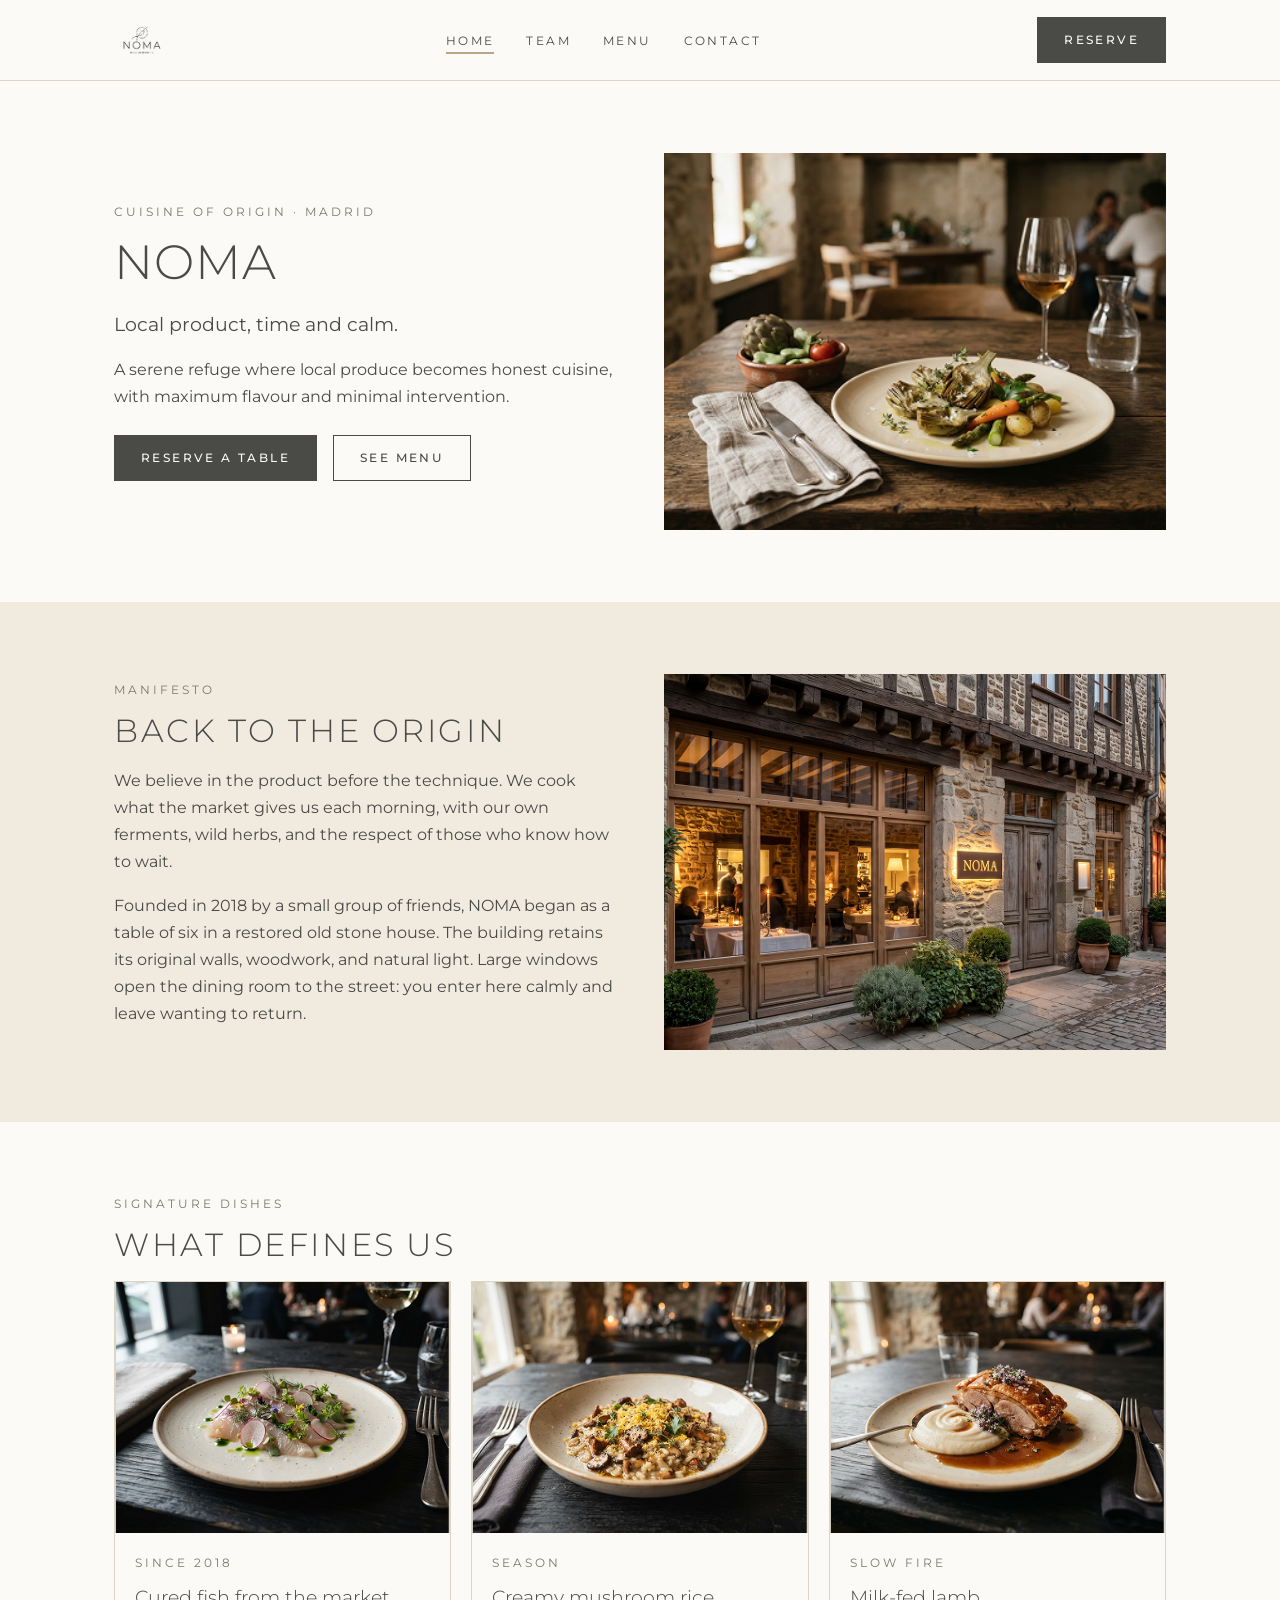
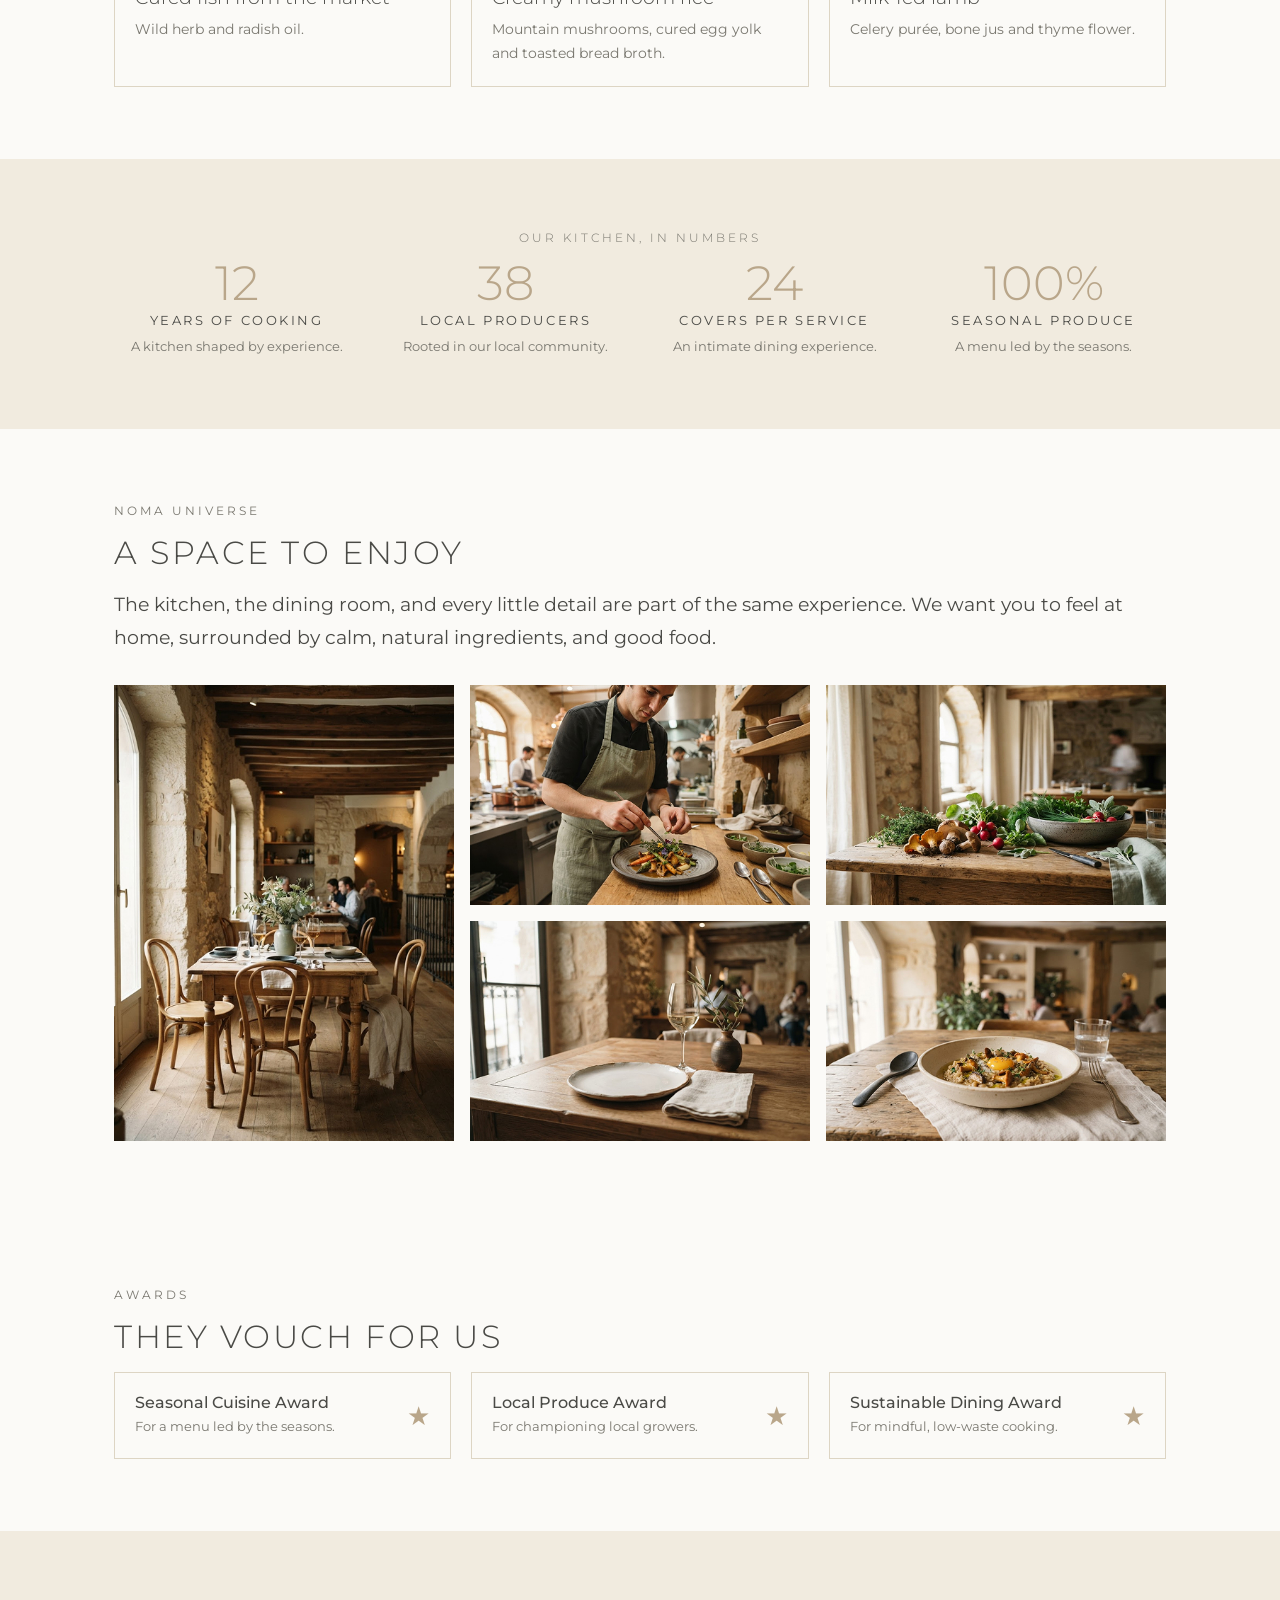
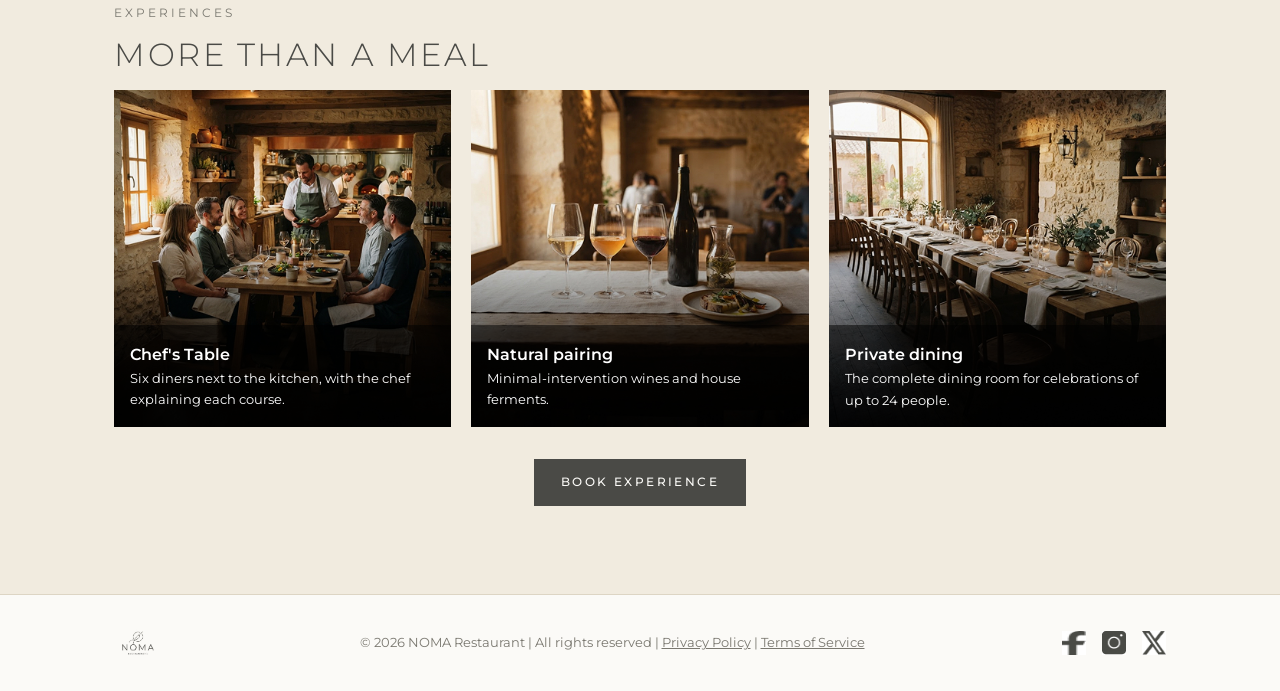
==== index.html @ 2820d418 "Web de NOMA Restaurante" ====
<!DOCTYPE html>
<html lang="en">
<head>
<meta charset="utf-8">
<meta name="viewport" content="width=device-width, initial-scale=1">
<title>Home | NOMA Restaurant</title>
<meta name="description" content="NOMA, honest market cuisine in the heart of Madrid.">
<link href="https://fonts.googleapis.com/css2?family=Montserrat:wght@300;400;500;600&display=swap" rel="stylesheet">
<link rel="stylesheet" href="styles/style.css">
<link rel="stylesheet" href="styles/home.css">
</head>
<body>
<header class="header">
  <div class="container">
    <a class="logo" href="index.html"><img src="img/logo-sin-fondo.jpg" alt="NOMA Restaurante, home"></a>
    <nav>
      <ul>
        <li><a href="index.html" aria-current="page">Home</a></li>
        <li><a href="team.html">Team</a></li>
        <li><a href="menu.html">Menu</a></li>
        <li><a href="contact.html">Contact</a></li>
      </ul>
    </nav>
    <a class="btn" href="contact.html#reserve">Reserve</a>
  </div>
</header>
<main>
<section class="section">
  <div class="container cols">
    <div>
      <span class="eyebrow">Cuisine of origin · Madrid</span>
      <h1>NOMA</h1>
      <p class="lead">Local product, time and calm.</p>
      <p>A serene refuge where local produce becomes honest cuisine, with maximum flavour and minimal intervention.</p>
      <div class="btn-row">
        <a class="btn" href="contact.html#reserve">Reserve a table</a>
        <a class="btn btn-outline" href="menu.html">See menu</a>
      </div>
    </div>
    <img src="img/img-home1.jpg" alt="Seasonal dish with fresh vegetables served on a stoneware plate next to a glass of wine">
  </div>
</section>

<section class="section band">
  <div class="container cols">
    <div>
      <span class="eyebrow">Manifesto</span>
      <h2>Back to the origin</h2>
      <p>We believe in the product before the technique. We cook what the market gives us each morning, with our own ferments, wild herbs, and the respect of those who know how to wait.</p>
      <p>Founded in 2018 by a small group of friends, NOMA began as a table of six in a restored old stone house. The building retains its original walls, woodwork, and natural light. Large windows open the dining room to the street: you enter here calmly and leave wanting to return.</p>
    </div>
    <img src="img/edificio-fuera.jpg" alt="Stone facade of the NOMA restaurant with large illuminated windows on a quiet street at dusk">
  </div>
</section>

<section class="section">
  <div class="container">
    <span class="eyebrow">Signature dishes</span>
    <h2>What defines us</h2>
    <ul class="cards">
      <li class="card"><img src="img/plato1_home.jpg" alt="Cured fish with wild herb oil and radish"><div class="card-body"><span class="eyebrow">Since 2018</span><h3>Cured fish from the market</h3><p>Wild herb and radish oil.</p></div></li>
      <li class="card"><img src="img/plato2_home.jpg" alt="Creamy mushroom rice topped with cured egg yolk"><div class="card-body"><span class="eyebrow">Season</span><h3>Creamy mushroom rice</h3><p>Mountain mushrooms, cured egg yolk and toasted bread broth.</p></div></li>
      <li class="card"><img src="img/plato3_home.jpg" alt="Milk-fed lamb with celery purée and bone jus"><div class="card-body"><span class="eyebrow">Slow fire</span><h3>Milk-fed lamb</h3><p>Celery purée, bone jus and thyme flower.</p></div></li>
    </ul>
  </div>
</section>

<section class="section band">
  <div class="container">
    <h2 class="eyebrow center">Our kitchen, in numbers</h2>
    <div class="stats">
      <div><strong>12</strong><span class="label">Years of cooking</span><p>A kitchen shaped by experience.</p></div>
      <div><strong>38</strong><span class="label">Local producers</span><p>Rooted in our local community.</p></div>
      <div><strong>24</strong><span class="label">Covers per service</span><p>An intimate dining experience.</p></div>
      <div><strong>100%</strong><span class="label">Seasonal produce</span><p>A menu led by the seasons.</p></div>
    </div>
  </div>
</section>

<section class="section">
  <div class="container">
    <span class="eyebrow">NOMA universe</span>
    <h2>A space to enjoy</h2>
    <p class="lead">The kitchen, the dining room, and every little detail are part of the same experience. We want you to feel at home, surrounded by calm, natural ingredients, and good food.</p>
    <div class="gallery">
      <figure class="tall"><img src="img/galeria1_home.jpg" alt="Dining room with wooden tables and chairs beside a tall stone-framed window"></figure>
      <figure><img src="img/galeria2_home.jpg" alt="Chef plating a dish in the open kitchen"></figure>
      <figure><img src="img/galeria4_home.jpg" alt="Wooden table with fresh seasonal vegetables"></figure>
      <figure><img src="img/galeria3_home.jpg" alt="Empty ceramic plate on a linen-covered table by the window"></figure>
      <figure><img src="img/galeria5_home.jpg" alt="Bowl of rice with mushrooms and a wooden spoon"></figure>
    </div>
  </div>
</section>

<section class="section">
  <div class="container">
    <span class="eyebrow">Awards</span>
    <h2>They vouch for us</h2>
    <ul class="cards">
      <li class="award"><div><h3>Seasonal Cuisine Award</h3><p>For a menu led by the seasons.</p></div><span class="star">★</span></li>
      <li class="award"><div><h3>Local Produce Award</h3><p>For championing local growers.</p></div><span class="star">★</span></li>
      <li class="award"><div><h3>Sustainable Dining Award</h3><p>For mindful, low-waste cooking.</p></div><span class="star">★</span></li>
    </ul>
  </div>
</section>

<section class="section band">
  <div class="container">
    <span class="eyebrow">Experiences</span>
    <h2>More than a meal</h2>
    <ul class="cards">
      <li><figure class="experience"><img src="img/experiencia1_home.jpg" alt="Guests seated at the chef's table next to the kitchen"><figcaption><strong>Chef's Table</strong>Six diners next to the kitchen, with the chef explaining each course.</figcaption></figure></li>
      <li><figure class="experience"><img src="img/experiencia2_home.jpg" alt="Glasses of natural wine on a set table"><figcaption><strong>Natural pairing</strong>Minimal-intervention wines and house ferments.</figcaption></figure></li>
      <li><figure class="experience"><img src="img/experiencia3_home.jpg" alt="Long table set for a private celebration in the dining room"><figcaption><strong>Private dining</strong>The complete dining room for celebrations of up to 24 people.</figcaption></figure></li>
    </ul>
    <p class="btn-wrap"><a class="btn" href="contact.html#reserve">Book experience</a></p>
  </div>
</section>
</main>
<footer class="footer">
  <div class="container">
    <a class="logo" href="index.html"><img src="img/logo-sin-fondo.jpg" alt="NOMA Restaurante, home"></a>
    <p>&copy; 2026 NOMA Restaurant | All rights reserved | <a href="#">Privacy Policy</a> | <a href="#">Terms of Service</a></p>
    <ul>
      <li><a href="#"><img src="img/img_facebook.jpg" alt="Facebook"></a></li>
      <li><a href="#"><img src="img/img_instragram.jpg" alt="Instagram"></a></li>
      <li><a href="#"><img src="img/img_x.jpg" alt="X"></a></li>
    </ul>
  </div>
</footer>
</body>
</html>
---- styles/style.css ----
/* estilos generales */
:root {
  --bg: #fbfaf7;
  --surface: #f1ebdf;
  --text: #4a4a46;
  --soft: #7a7870;
  --line: #ddd5c4;
  --accent: #b9a68a;
}

* {
  box-sizing: border-box;
  margin: 0;
  padding: 0;
}

body {
  margin: 0;
  font-family: "Montserrat", sans-serif;
  line-height: 1.7;
  color: var(--text);
  background: var(--bg);
}

img {
  display: block;
  max-width: 100%;
}
a {
  color: inherit;
}
ul,
ol {
  margin: 0;
  padding: 0;
  list-style: none;
}
p {
  margin: 0 0 1rem;
}

h1,
h2,
h3 {
  font-weight: 300;
  line-height: 1.2;
  margin: 0 0 1rem;
}
h1 {
  font-size: 3rem;
  letter-spacing: 0.02em;
}
h2 {
  font-size: 2rem;
  text-transform: uppercase;
  letter-spacing: 0.08em;
}
h3 {
  font-size: 1.4rem;
}

/* Estructura */
.container {
  max-width: 1100px;
  margin: 0 auto;
  padding: 0 24px;
}
.section {
  padding: 72px 0;
}
.band {
  background: var(--surface);
}
.center {
  text-align: center;
}
.btn-wrap {
  margin-top: 32px;
  text-align: center;
}

/* Texto auxiliar */
.eyebrow {
  display: block;
  margin-bottom: 0.75rem;
  font-size: 0.75rem;
  letter-spacing: 0.25em;
  text-transform: uppercase;
  color: var(--soft);
}
.lead {
  font-size: 1.2rem;
}
.small {
  font-size: 0.8rem;
  color: var(--soft);
}

/* Botones */
.btn {
  display: inline-block;
  padding: 12px 26px;
  background: var(--text);
  color: var(--bg);
  border: 1px solid var(--text);
  font-family: inherit;
  font-size: 0.75rem;
  font-weight: 500;
  letter-spacing: 0.2em;
  text-transform: uppercase;
  text-decoration: none;
  cursor: pointer;
}
.btn:hover {
  opacity: 0.85;
}
.btn-outline {
  background: transparent;
  color: var(--text);
}
.btn-row {
  display: flex;
  flex-wrap: wrap;
  gap: 16px;
  margin-top: 24px;
}

/* Cabecera */
.header {
  position: sticky;
  top: 0;
  z-index: 10;
  background: var(--bg);
  border-bottom: 1px solid var(--line);
}
.header .container {
  display: flex;
  align-items: center;
  justify-content: space-between;
  gap: 16px;
  padding-top: 12px;
  padding-bottom: 12px;
}
.logo img {
  height: 56px;
  width: auto;
  mix-blend-mode: multiply;
}
.header ul {
  display: flex;
  gap: 32px;
}
.header nav a {
  padding-bottom: 4px;
  border-bottom: 2px solid transparent;
  font-size: 0.75rem;
  letter-spacing: 0.2em;
  text-transform: uppercase;
  text-decoration: none;
}
.header nav a:hover,
.header nav a[aria-current] {
  border-bottom-color: var(--accent);
}

/* Rejillas */
.cols {
  display: grid;
  grid-template-columns: 1fr 1fr;
  gap: 48px;
  align-items: center;
}
.cols.top {
  align-items: start;
}
.cols img {
  width: 100%;
  aspect-ratio: 4 / 3;
  object-fit: cover;
}
.cards {
  display: grid;
  grid-template-columns: repeat(3, 1fr);
  gap: 20px;
}

/* Tarjetas */
.card {
  border: 1px solid var(--line);
}
.card img {
  width: 100%;
  aspect-ratio: 4 / 3;
  object-fit: cover;
}
.card-body {
  padding: 20px;
}
.card h3 {
  margin: 0.25rem 0 0.5rem;
  font-size: 1.2rem;
}
.card p {
  margin: 0;
  font-size: 0.9rem;
  color: var(--soft);
}

/* Listas con línea separadora */
.list li {
  padding: 12px 0;
  border-bottom: 1px solid var(--line);
}
.list strong {
  display: block;
  font-weight: 500;
}
.list span {
  font-size: 0.9rem;
  color: var(--soft);
}

/* Galería */
.gallery {
  display: grid;
  grid-template-columns: repeat(3, 1fr);
  grid-auto-rows: 220px;
  gap: 16px;
  margin-top: 32px;
}
.gallery figure {
  margin: 0;
}
.gallery img {
  width: 100%;
  height: 100%;
  object-fit: cover;
}
.gallery .tall {
  grid-row: span 2;
}

/* Pie */
.footer {
  padding: 24px 0;
  border-top: 1px solid var(--line);
}
.footer .container {
  display: flex;
  flex-wrap: wrap;
  align-items: center;
  justify-content: space-between;
  gap: 16px;
}
.footer .logo img {
  height: 48px;
}
.footer p {
  margin: 0;
  font-size: 0.8rem;
  color: var(--soft);
}
.footer ul {
  display: flex;
  gap: 16px;
}
.footer ul img {
  width: 24px;
  height: 24px;
}

/* Móvil */
@media (max-width: 768px) {
  h1 {
    font-size: 2rem;
  }
  h2 {
    font-size: 1.5rem;
  }
  .section {
    padding: 48px 0;
  }
  .cols,
  .cards {
    grid-template-columns: 1fr;
    gap: 24px;
  }
  .header .container {
    flex-wrap: wrap;
  }
  .header nav {
    order: 3;
    width: 100%;
  }
  .header ul {
    justify-content: space-between;
    gap: 8px;
  }
  .gallery {
    grid-template-columns: repeat(2, 1fr);
  }
}
---- styles/home.css ----
.stats {
  display: grid;
  grid-template-columns: repeat(4, 1fr);
  gap: 24px;
  text-align: center;
}
.stats strong {
  display: block;
  font-size: 3rem;
  font-weight: 300;
  line-height: 1.1;
  color: var(--accent);
}
.stats .label {
  display: block;
  font-size: 0.8rem;
  letter-spacing: 0.2em;
  text-transform: uppercase;
}
.stats p {
  margin: 4px 0 0;
  font-size: 0.8rem;
  color: var(--soft);
}

.award {
  display: flex;
  justify-content: space-between;
  align-items: center;
  gap: 16px;
  padding: 20px;
  border: 1px solid var(--line);
}
.award h3 {
  margin: 0 0 4px;
  font-size: 1rem;
  font-weight: 500;
}
.award p {
  margin: 0;
  font-size: 0.8rem;
  color: var(--soft);
}
.award .star {
  font-size: 1.6rem;
  color: var(--accent);
}

.experience {
  position: relative;
  margin: 0;
}
.experience img {
  width: 100%;
  aspect-ratio: 1 / 1;
  object-fit: cover;
}
.experience figcaption {
  position: absolute;
  left: 0;
  right: 0;
  bottom: 0;
  padding: 16px;
  background: rgba(0, 0, 0, 0.5);
  color: #fff;
  font-size: 0.8rem;
}
.experience strong {
  display: block;
  font-size: 1rem;
  font-weight: 600;
}

@media (max-width: 768px) {
  .stats {
    grid-template-columns: 1fr 1fr;
  }
}
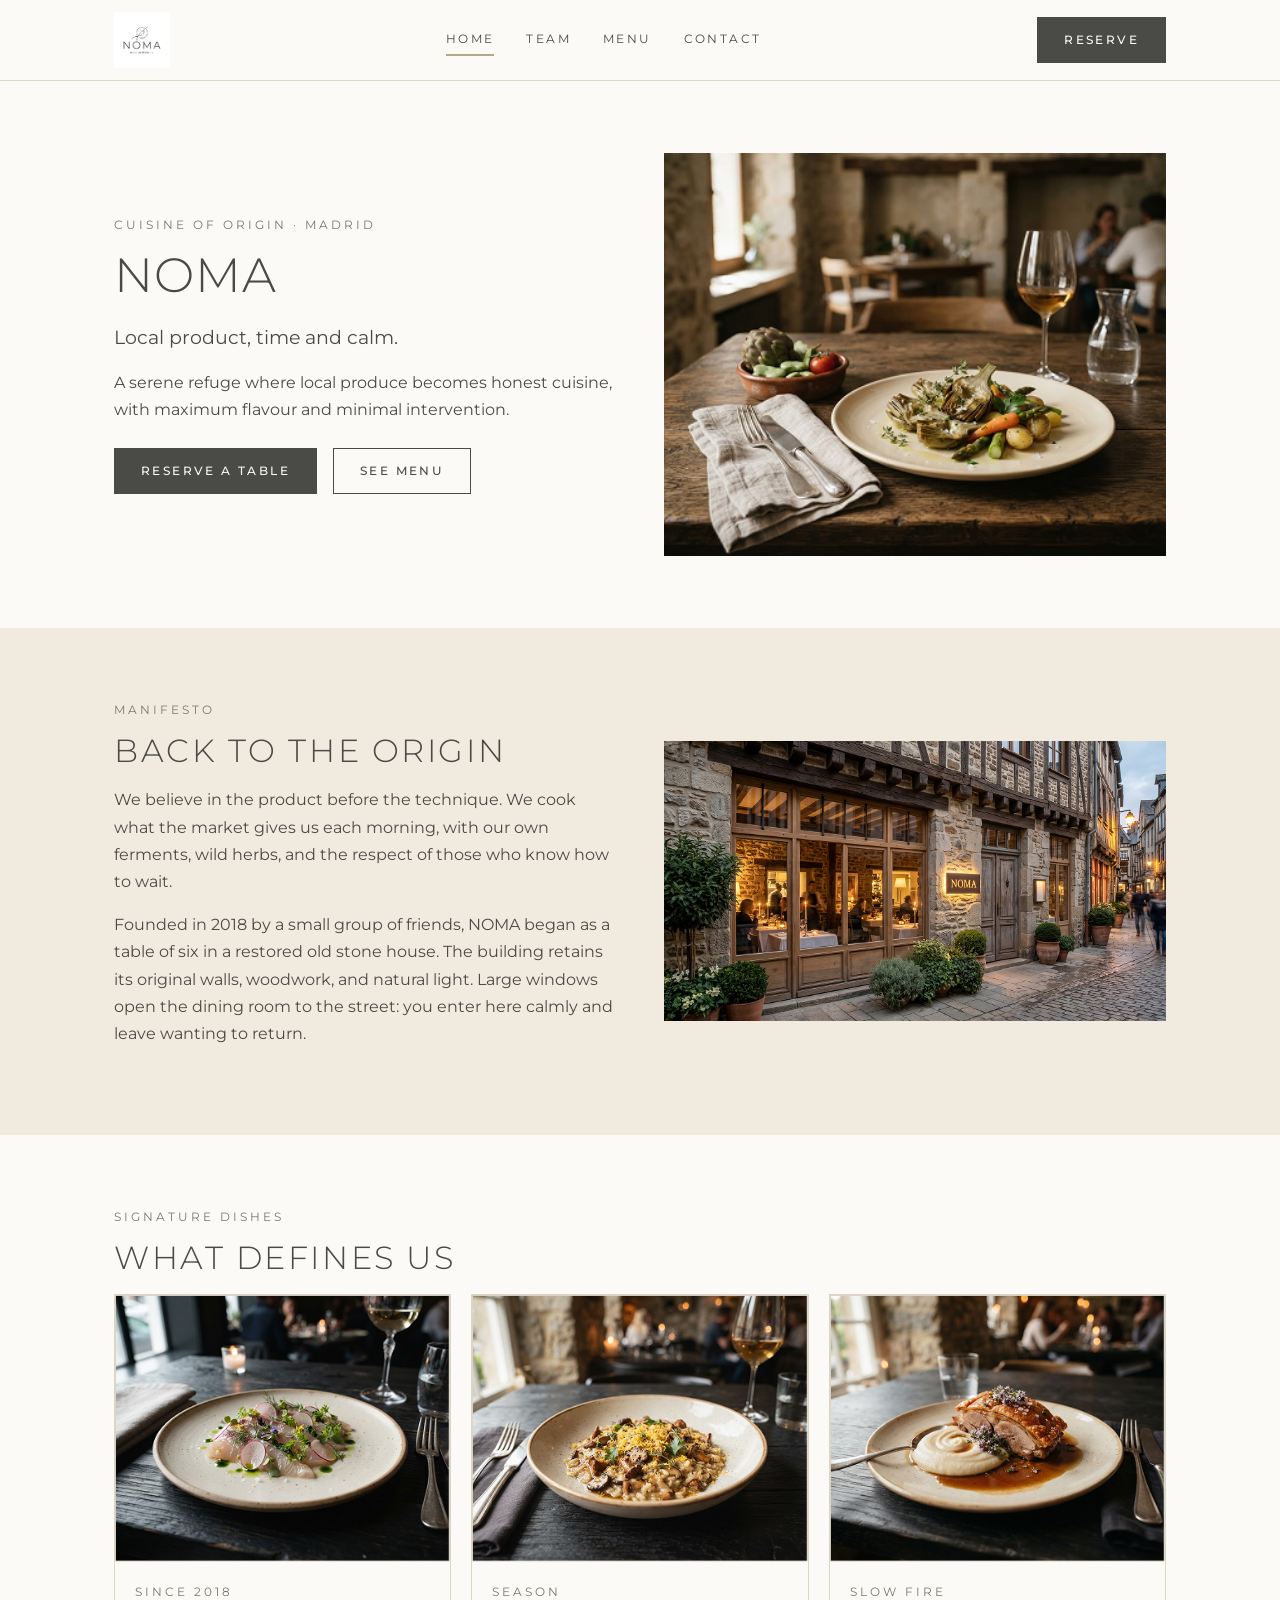
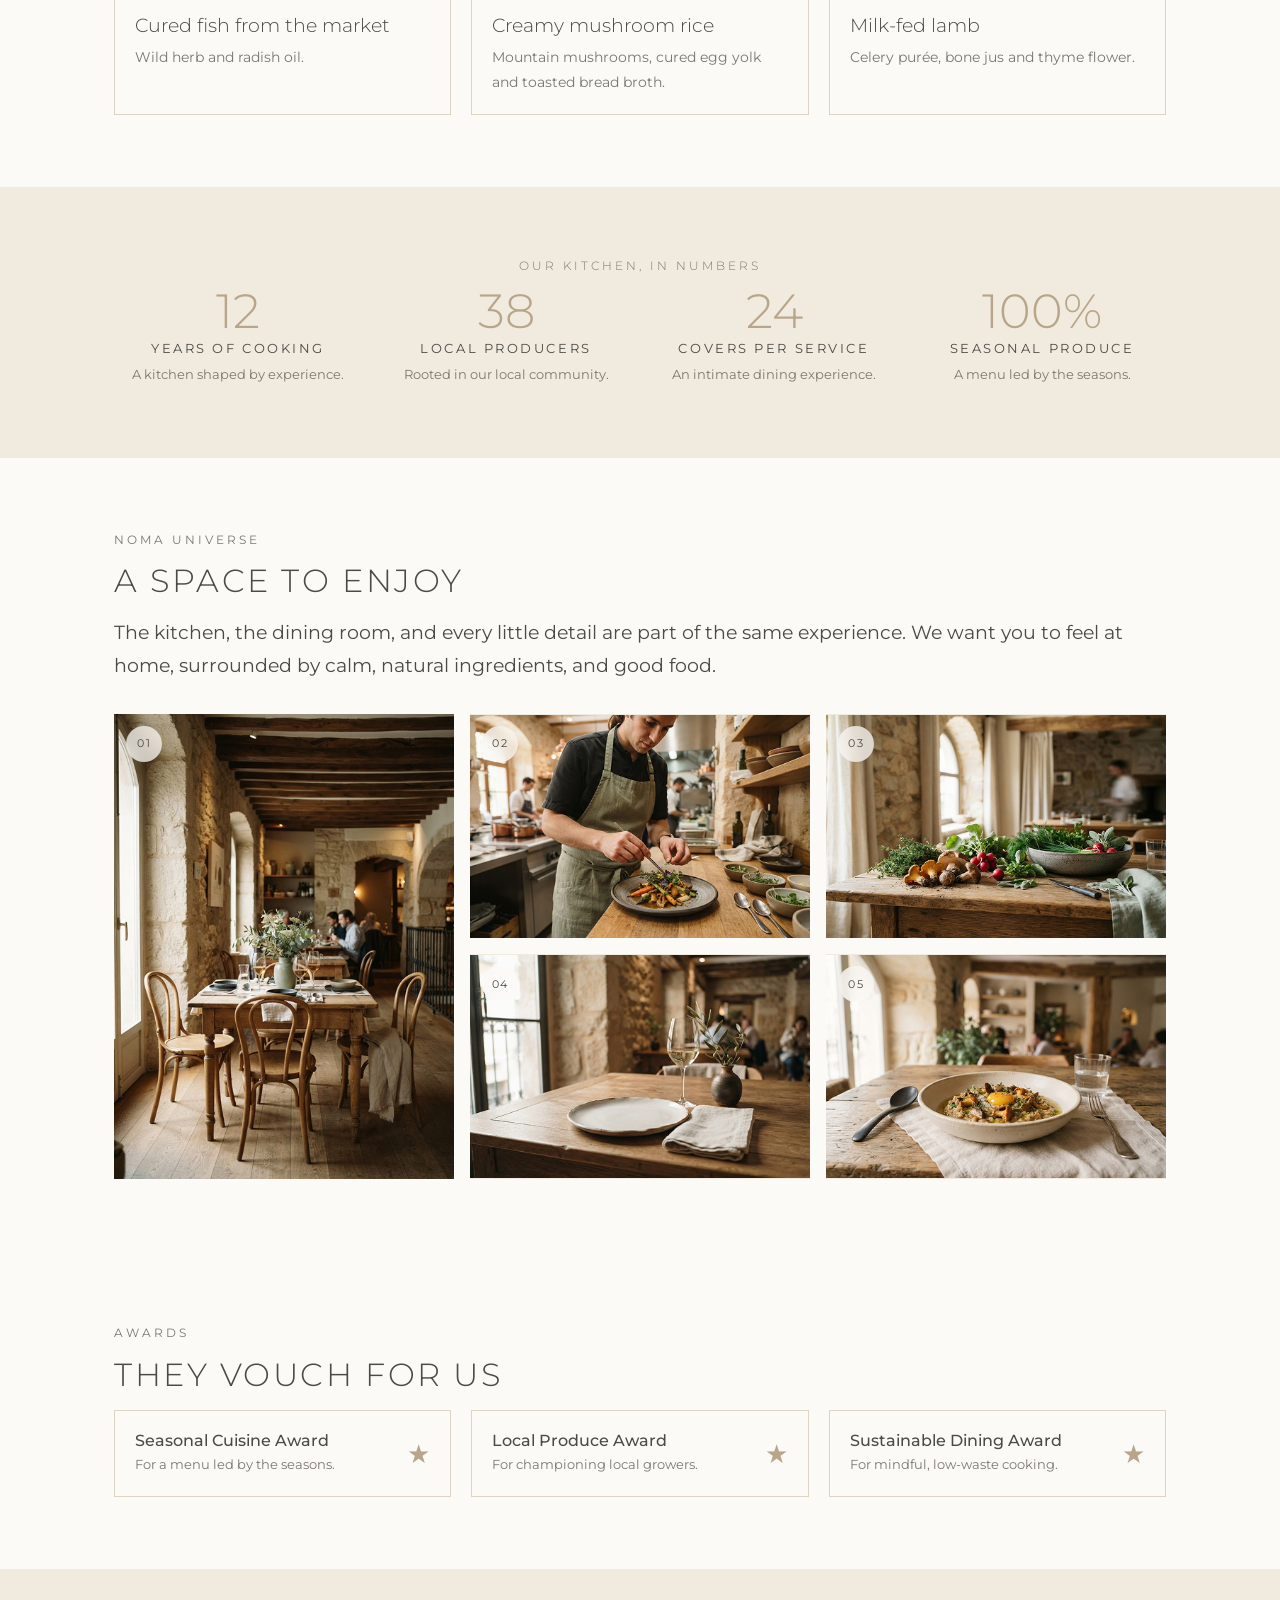
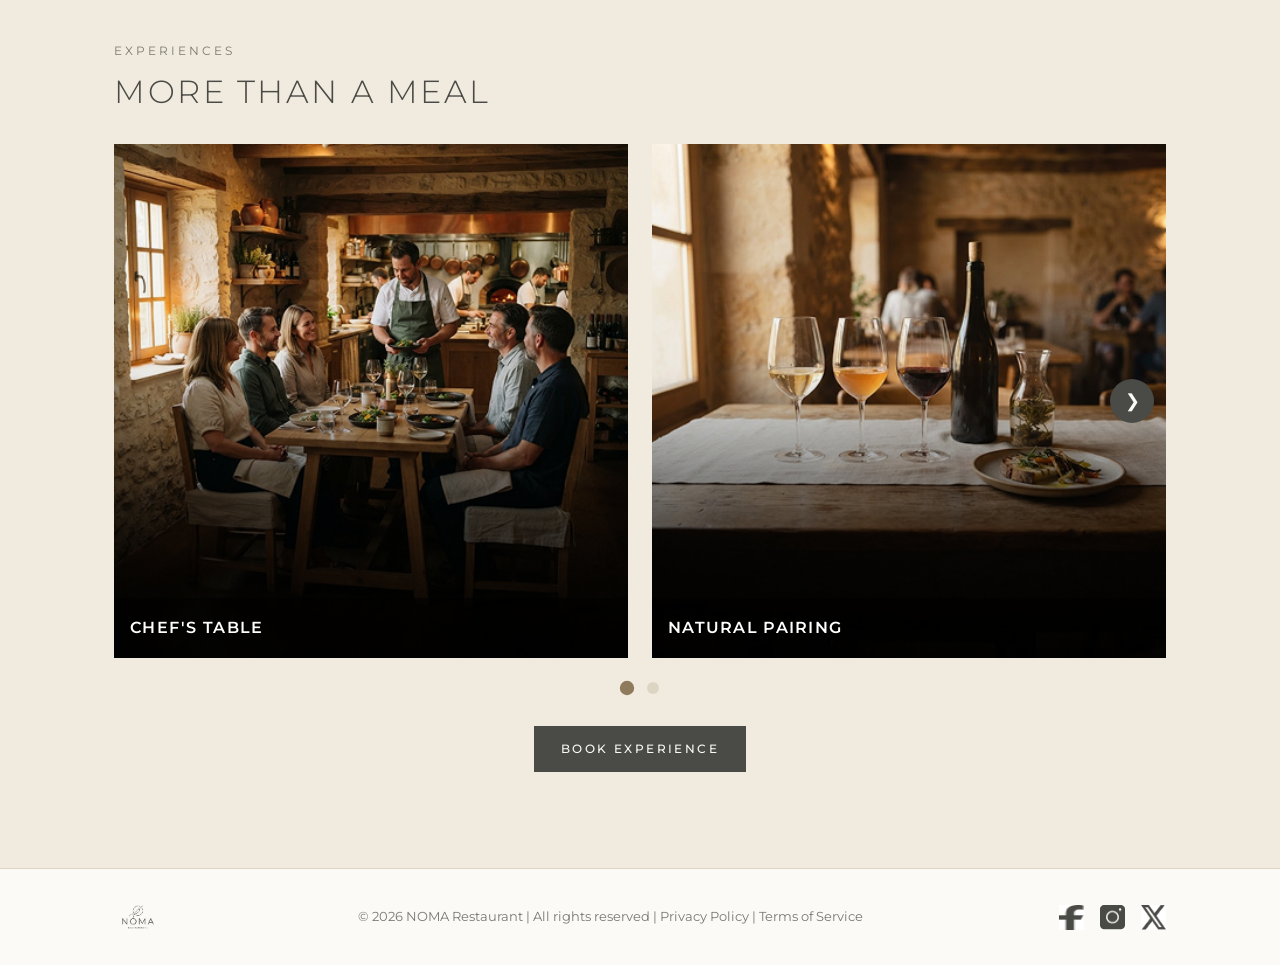
==== commit 4d52cde5: "proyecto en proceso de ser comentado y modifcado" ====
--- a/index.html
+++ b/index.html
@@ -1,132 +1,247 @@
 <!DOCTYPE html>
 <html lang="en">
+
 <head>
-<meta charset="utf-8">
-<meta name="viewport" content="width=device-width, initial-scale=1">
-<title>Home | NOMA Restaurant</title>
-<meta name="description" content="NOMA, honest market cuisine in the heart of Madrid.">
-<link href="https://fonts.googleapis.com/css2?family=Montserrat:wght@300;400;500;600&display=swap" rel="stylesheet">
-<link rel="stylesheet" href="styles/style.css">
-<link rel="stylesheet" href="styles/home.css">
+  <meta charset="utf-8">
+  <meta name="viewport" content="width=device-width, initial-scale=1">
+  <title>Home | NOMA Restaurant</title>
+  <meta name="description" content="NOMA, honest market cuisine in the heart of Madrid.">
+  <link href="https://fonts.googleapis.com/css2?family=Montserrat:wght@300;400;500;600&display=swap" rel="stylesheet">
+  <link rel="stylesheet" href="styles/style.css">
+  <link rel="stylesheet" href="styles/home.css">
 </head>
+
 <body>
-<header class="header">
-  <div class="container">
-    <a class="logo" href="index.html"><img src="img/logo-sin-fondo.jpg" alt="NOMA Restaurante, home"></a>
-    <nav>
+  <header class="header">
+    <div class="container">
+      <a class="logo" href="index.html"><img src="img/logo-sin-fondo.jpg" alt="NOMA Restaurante, home"></a>
+      <nav class="primary-nav" id="primary-navigation" aria-label="Primary">
+        <ul class="primary-nav__list">
+          <li><a href="index.html" class="nav-link" data-replace="Home" aria-current="page"><span>Home</span></a><span
+              class="nav-line"></span></li>
+          <li><a href="team.html" class="nav-link" data-replace="Team"><span>Team</span></a></li>
+          <li><a href="menu.html" class="nav-link" data-replace="Menu"><span>Menu</span></a></li>
+          <li><a href="contact.html" class="nav-link" data-replace="Contact"><span>Contact</span></a></li>
+        </ul>
+        <p class="primary-nav__meta">Cuisine of origin · Madrid</p>
+      </nav>
+      <a class="btn" href="contact.html#reserve">Reserve</a>
+      <!-- Menú hamburguesa sin
+         "#primary-navigation" es el estado abierto (:target) y para cerrar
+          cambiaa el :target sin hacer scroll -->
+      <a class="burger burger-open" href="#primary-navigation" aria-label="Open menu"
+        aria-controls="primary-navigation"></a>
+      <a class="burger burger-close" href="#cerrar" aria-label="Close menu"></a>
+      <a class="menu-backdrop" href="#cerrar" aria-hidden="true"></a>
+    </div>
+  </header>
+  <main id="main-content">
+    <section class="section">
+      <div class="container cols">
+        <div>
+          <span class="eyebrow">Cuisine of origin · Madrid</span>
+          <h1>NOMA</h1>
+          <p class="lead">Local product, time and calm.</p>
+          <p>A serene refuge where local produce becomes honest cuisine, with maximum flavour and minimal intervention.
+          </p>
+          <div class="btn-row">
+            <a class="btn" href="contact.html#reserve">Reserve a table</a>
+            <a class="btn btn-outline" href="menu.html">See menu</a>
+          </div>
+        </div>
+        <img src="img/img-home1.jpg"
+          alt="Seasonal dish with fresh vegetables served on a stoneware plate next to a glass of wine">
+      </div>
+    </section>
+
+    <section class="section band">
+      <div class="container cols">
+        <div>
+          <span class="eyebrow">Manifesto</span>
+          <h2>Back to the origin</h2>
+          <p>We believe in the product before the technique. We cook what the market gives us each morning, with our own
+            ferments, wild herbs, and the respect of those who know how to wait.</p>
+          <p>Founded in 2018 by a small group of friends, NOMA began as a table of six in a restored old stone house.
+            The building retains its original walls, woodwork, and natural light. Large windows open the dining room to
+            the street: you enter here calmly and leave wanting to return.</p>
+        </div>
+        <img src="img/edificio-fuera.jpg"
+          alt="Stone facade of the NOMA restaurant with large illuminated windows on a quiet street at dusk">
+      </div>
+    </section>
+
+    <section class="section">
+      <div class="container">
+        <span class="eyebrow">Signature dishes</span>
+        <h2>What defines us</h2>
+        <ul class="cards">
+          <li class="card"><img src="img/plato1_home.jpg" alt="Cured fish with wild herb oil and radish">
+            <div class="card-body"><span class="eyebrow">Since 2018</span>
+              <h3>Cured fish from the market</h3>
+              <p>Wild herb and radish oil.</p>
+            </div>
+          </li>
+          <li class="card"><img src="img/plato2_home.jpg" alt="Creamy mushroom rice topped with cured egg yolk">
+            <div class="card-body"><span class="eyebrow">Season</span>
+              <h3>Creamy mushroom rice</h3>
+              <p>Mountain mushrooms, cured egg yolk and toasted bread broth.</p>
+            </div>
+          </li>
+          <li class="card"><img src="img/plato3_home.jpg" alt="Milk-fed lamb with celery purée and bone jus">
+            <div class="card-body"><span class="eyebrow">Slow fire</span>
+              <h3>Milk-fed lamb</h3>
+              <p>Celery purée, bone jus and thyme flower.</p>
+            </div>
+          </li>
+        </ul>
+      </div>
+    </section>
+
+    <section class="section band">
+      <div class="container">
+        <h2 class="eyebrow center">Our kitchen, in numbers</h2>
+        <div class="stats">
+          <div><strong>12</strong><span class="label">Years of cooking</span>
+            <p>A kitchen shaped by experience.</p>
+          </div>
+          <div><strong>38</strong><span class="label">Local producers</span>
+            <p>Rooted in our local community.</p>
+          </div>
+          <div><strong>24</strong><span class="label">Covers per service</span>
+            <p>An intimate dining experience.</p>
+          </div>
+          <div><strong>100%</strong><span class="label">Seasonal produce</span>
+            <p>A menu led by the seasons.</p>
+          </div>
+        </div>
+      </div>
+    </section>
+
+    <section class="section">
+      <div class="container">
+        <span class="eyebrow">NOMA universe</span>
+        <h2>A space to enjoy</h2>
+        <p class="lead">The kitchen, the dining room, and every little detail are part of the same experience. We want
+          you to feel at home, surrounded by calm, natural ingredients, and good food.</p>
+        <div class="gallery">
+          <figure class="tall"><img src="img/galeria1_home.jpg"
+              alt="Dining room with wooden tables and chairs beside a tall stone-framed window">
+            <figcaption>The dining room</figcaption>
+          </figure>
+          <figure><img src="img/galeria2_home.jpg" alt="Chef plating a dish in the open kitchen">
+            <figcaption>The open kitchen</figcaption>
+          </figure>
+          <figure><img src="img/galeria4_home.jpg" alt="Wooden table with fresh seasonal vegetables">
+            <figcaption>Seasonal vegetables</figcaption>
+          </figure>
+          <figure><img src="img/galeria3_home.jpg" alt="Empty ceramic plate on a linen-covered table by the window">
+            <figcaption>Linen and stoneware</figcaption>
+          </figure>
+          <figure><img src="img/galeria5_home.jpg" alt="Bowl of rice with mushrooms and a wooden spoon">
+            <figcaption>Mushroom rice</figcaption>
+          </figure>
+        </div>
+      </div>
+    </section>
+
+    <section class="section">
+      <div class="container">
+        <span class="eyebrow">Awards</span>
+        <h2>They vouch for us</h2>
+        <ul class="cards">
+          <li class="award">
+            <div>
+              <h3>Seasonal Cuisine Award</h3>
+              <p>For a menu led by the seasons.</p>
+            </div><span class="star">★</span>
+          </li>
+          <li class="award">
+            <div>
+              <h3>Local Produce Award</h3>
+              <p>For championing local growers.</p>
+            </div><span class="star">★</span>
+          </li>
+          <li class="award">
+            <div>
+              <h3>Sustainable Dining Award</h3>
+              <p>For mindful, low-waste cooking.</p>
+            </div><span class="star">★</span>
+          </li>
+        </ul>
+      </div>
+    </section>
+
+    <section class="section band">
+      <div class="container">
+        <span class="eyebrow">Experiences</span>
+        <h2>More than a meal</h2>
+        <div class="carousel" role="group" aria-roledescription="carousel" aria-label="Experiences">
+          <!--  s1 = 1-2 | s2 = 2-3 en  movil sera s1, s2 y s3 = una card cada vez -->
+          <input type="radio" name="slide" id="s1" checked aria-label="Show experiences 1 and 2">
+          <input type="radio" name="slide" id="s2" aria-label="Show experiences 2 and 3">
+          <input type="radio" name="slide" id="s3" aria-label="Show experience 3">
+
+          <div class="carousel__stage">
+            <!-- 2) VENTANA que recorta la cinta -->
+            <div class="carousel__viewport">
+              <ul class="carousel__track">
+                <li class="carousel__slide">
+                  <figure class="experience"><img src="img/experiencia1_home.jpg"
+                      alt="Guests seated at the chef's table next to the kitchen">
+                    <figcaption><strong>Chef's Table</strong>
+                      <p>Six diners next to the kitchen, with the chef explaining each course.</p>
+                    </figcaption>
+                  </figure>
+                </li>
+                <li class="carousel__slide">
+                  <figure class="experience"><img src="img/experiencia2_home.jpg"
+                      alt="Glasses of natural wine on a set table">
+                    <figcaption><strong>Natural pairing</strong>
+                      <p>Minimal-intervention wines and house ferments.</p>
+                    </figcaption>
+                  </figure>
+                </li>
+                <li class="carousel__slide">
+                  <figure class="experience"><img src="img/experiencia3_home.jpg"
+                      alt="Long table set for a private celebration in the dining room">
+                    <figcaption><strong>Private dining</strong>
+                      <p>The complete dining room for celebrations of up to 24 people.</p>
+                    </figcaption>
+                  </figure>
+                </li>
+              </ul>
+            </div>
+
+            <!-- 3) FLECHAS: cada una es un <label for> que marca el radio destino -->
+            <label class="arrow prev p2" for="s1" aria-hidden="true">&#10094;</label>
+            <label class="arrow prev p3" for="s2" aria-hidden="true">&#10094;</label>
+            <label class="arrow next n1" for="s2" aria-hidden="true">&#10095;</label>
+            <label class="arrow next n2" for="s3" aria-hidden="true">&#10095;</label>
+          </div>
+
+          <!-- 4) PUNTOS -->
+          <div class="carousel__dots">
+            <label for="s1"></label>
+            <label for="s2"></label>
+            <label for="s3"></label>
+          </div>
+        </div>
+        <p class="btn-wrap"><a class="btn" href="contact.html#reserve">Book experience</a></p>
+      </div>
+    </section>
+  </main>
+  <footer class="footer">
+    <div class="container">
+      <a class="logo" href="index.html"><img src="img/logo-sin-fondo.jpg" alt="NOMA Restaurante, home"></a>
+      <p>&copy; 2026 NOMA Restaurant | All rights reserved | <a href="#">Privacy Policy</a> | <a href="#">Terms of
+          Service</a></p>
       <ul>
-        <li><a href="index.html" aria-current="page">Home</a></li>
-        <li><a href="team.html">Team</a></li>
-        <li><a href="menu.html">Menu</a></li>
-        <li><a href="contact.html">Contact</a></li>
+        <li><a href="#"><img src="img/img_facebook.jpg" alt="Facebook"></a></li>
+        <li><a href="#"><img src="img/img_instragram.jpg" alt="Instagram"></a></li>
+        <li><a href="#"><img src="img/img_x.jpg" alt="X"></a></li>
       </ul>
-    </nav>
-    <a class="btn" href="contact.html#reserve">Reserve</a>
-  </div>
-</header>
-<main>
-<section class="section">
-  <div class="container cols">
-    <div>
-      <span class="eyebrow">Cuisine of origin · Madrid</span>
-      <h1>NOMA</h1>
-      <p class="lead">Local product, time and calm.</p>
-      <p>A serene refuge where local produce becomes honest cuisine, with maximum flavour and minimal intervention.</p>
-      <div class="btn-row">
-        <a class="btn" href="contact.html#reserve">Reserve a table</a>
-        <a class="btn btn-outline" href="menu.html">See menu</a>
-      </div>
     </div>
-    <img src="img/img-home1.jpg" alt="Seasonal dish with fresh vegetables served on a stoneware plate next to a glass of wine">
-  </div>
-</section>
-
-<section class="section band">
-  <div class="container cols">
-    <div>
-      <span class="eyebrow">Manifesto</span>
-      <h2>Back to the origin</h2>
-      <p>We believe in the product before the technique. We cook what the market gives us each morning, with our own ferments, wild herbs, and the respect of those who know how to wait.</p>
-      <p>Founded in 2018 by a small group of friends, NOMA began as a table of six in a restored old stone house. The building retains its original walls, woodwork, and natural light. Large windows open the dining room to the street: you enter here calmly and leave wanting to return.</p>
-    </div>
-    <img src="img/edificio-fuera.jpg" alt="Stone facade of the NOMA restaurant with large illuminated windows on a quiet street at dusk">
-  </div>
-</section>
-
-<section class="section">
-  <div class="container">
-    <span class="eyebrow">Signature dishes</span>
-    <h2>What defines us</h2>
-    <ul class="cards">
-      <li class="card"><img src="img/plato1_home.jpg" alt="Cured fish with wild herb oil and radish"><div class="card-body"><span class="eyebrow">Since 2018</span><h3>Cured fish from the market</h3><p>Wild herb and radish oil.</p></div></li>
-      <li class="card"><img src="img/plato2_home.jpg" alt="Creamy mushroom rice topped with cured egg yolk"><div class="card-body"><span class="eyebrow">Season</span><h3>Creamy mushroom rice</h3><p>Mountain mushrooms, cured egg yolk and toasted bread broth.</p></div></li>
-      <li class="card"><img src="img/plato3_home.jpg" alt="Milk-fed lamb with celery purée and bone jus"><div class="card-body"><span class="eyebrow">Slow fire</span><h3>Milk-fed lamb</h3><p>Celery purée, bone jus and thyme flower.</p></div></li>
-    </ul>
-  </div>
-</section>
-
-<section class="section band">
-  <div class="container">
-    <h2 class="eyebrow center">Our kitchen, in numbers</h2>
-    <div class="stats">
-      <div><strong>12</strong><span class="label">Years of cooking</span><p>A kitchen shaped by experience.</p></div>
-      <div><strong>38</strong><span class="label">Local producers</span><p>Rooted in our local community.</p></div>
-      <div><strong>24</strong><span class="label">Covers per service</span><p>An intimate dining experience.</p></div>
-      <div><strong>100%</strong><span class="label">Seasonal produce</span><p>A menu led by the seasons.</p></div>
-    </div>
-  </div>
-</section>
-
-<section class="section">
-  <div class="container">
-    <span class="eyebrow">NOMA universe</span>
-    <h2>A space to enjoy</h2>
-    <p class="lead">The kitchen, the dining room, and every little detail are part of the same experience. We want you to feel at home, surrounded by calm, natural ingredients, and good food.</p>
-    <div class="gallery">
-      <figure class="tall"><img src="img/galeria1_home.jpg" alt="Dining room with wooden tables and chairs beside a tall stone-framed window"></figure>
-      <figure><img src="img/galeria2_home.jpg" alt="Chef plating a dish in the open kitchen"></figure>
-      <figure><img src="img/galeria4_home.jpg" alt="Wooden table with fresh seasonal vegetables"></figure>
-      <figure><img src="img/galeria3_home.jpg" alt="Empty ceramic plate on a linen-covered table by the window"></figure>
-      <figure><img src="img/galeria5_home.jpg" alt="Bowl of rice with mushrooms and a wooden spoon"></figure>
-    </div>
-  </div>
-</section>
-
-<section class="section">
-  <div class="container">
-    <span class="eyebrow">Awards</span>
-    <h2>They vouch for us</h2>
-    <ul class="cards">
-      <li class="award"><div><h3>Seasonal Cuisine Award</h3><p>For a menu led by the seasons.</p></div><span class="star">★</span></li>
-      <li class="award"><div><h3>Local Produce Award</h3><p>For championing local growers.</p></div><span class="star">★</span></li>
-      <li class="award"><div><h3>Sustainable Dining Award</h3><p>For mindful, low-waste cooking.</p></div><span class="star">★</span></li>
-    </ul>
-  </div>
-</section>
-
-<section class="section band">
-  <div class="container">
-    <span class="eyebrow">Experiences</span>
-    <h2>More than a meal</h2>
-    <ul class="cards">
-      <li><figure class="experience"><img src="img/experiencia1_home.jpg" alt="Guests seated at the chef's table next to the kitchen"><figcaption><strong>Chef's Table</strong>Six diners next to the kitchen, with the chef explaining each course.</figcaption></figure></li>
-      <li><figure class="experience"><img src="img/experiencia2_home.jpg" alt="Glasses of natural wine on a set table"><figcaption><strong>Natural pairing</strong>Minimal-intervention wines and house ferments.</figcaption></figure></li>
-      <li><figure class="experience"><img src="img/experiencia3_home.jpg" alt="Long table set for a private celebration in the dining room"><figcaption><strong>Private dining</strong>The complete dining room for celebrations of up to 24 people.</figcaption></figure></li>
-    </ul>
-    <p class="btn-wrap"><a class="btn" href="contact.html#reserve">Book experience</a></p>
-  </div>
-</section>
-</main>
-<footer class="footer">
-  <div class="container">
-    <a class="logo" href="index.html"><img src="img/logo-sin-fondo.jpg" alt="NOMA Restaurante, home"></a>
-    <p>&copy; 2026 NOMA Restaurant | All rights reserved | <a href="#">Privacy Policy</a> | <a href="#">Terms of Service</a></p>
-    <ul>
-      <li><a href="#"><img src="img/img_facebook.jpg" alt="Facebook"></a></li>
-      <li><a href="#"><img src="img/img_instragram.jpg" alt="Instagram"></a></li>
-      <li><a href="#"><img src="img/img_x.jpg" alt="X"></a></li>
-    </ul>
-  </div>
-</footer>
+  </footer>
 </body>
-</html>
+
+</html>
--- a/styles/style.css
+++ b/styles/style.css
@@ -1,4 +1,7 @@
-/* estilos generales */
+/*
+  Definición de colores, tamaños y estilos que comparten todas las páginas
+*/
+
 :root {
   --bg: #fbfaf7;
   --surface: #f1ebdf;
@@ -6,6 +9,14 @@
   --soft: #7a7870;
   --line: #ddd5c4;
   --accent: #b9a68a;
+  --accent-dark: #8f7b5c;
+
+  --pad: clamp(1rem, 4vw, 1.5rem);       /* relleno latera l*/
+  --gap: clamp(1.5rem, 5vw, 3rem);       /* separación entre columnas principales*/
+  --gap-s: clamp(0.75rem, 2vw, 1.25rem); /* separación pequeña para cards, awards*/
+  --section-y: clamp(3rem, 8vw, 4.5rem); /* padding vertical de cada sección */
+  --logo-h: clamp(2.75rem, 6vw, 3.5rem); /* altura del logo en cabecera*/
+  --header-h: calc(var(--logo-h) + 24px); /* altura total de la cabecera logo + 24 px fijos de padding vertical */
 }
 
 * {
@@ -14,9 +25,17 @@
   padding: 0;
 }
 
+html {
+  scroll-behavior: smooth;
+  scroll-padding-top: var(--header-h);
+  text-size-adjust: 100%;
+}
+
 body {
   margin: 0;
+  overflow-x: clip;
   font-family: "Montserrat", sans-serif;
+  font-size: clamp(0.95rem, 0.9rem + 0.25vw, 1rem);
   line-height: 1.7;
   color: var(--text);
   background: var(--bg);
@@ -26,15 +45,18 @@
   display: block;
   max-width: 100%;
 }
+
 a {
   color: inherit;
 }
+
 ul,
 ol {
   margin: 0;
   padding: 0;
   list-style: none;
 }
+
 p {
   margin: 0 0 1rem;
 }
@@ -46,36 +68,46 @@
   line-height: 1.2;
   margin: 0 0 1rem;
 }
+
 h1 {
-  font-size: 3rem;
+  font-size: clamp(2rem, 1.4rem + 3vw, 3rem);
   letter-spacing: 0.02em;
 }
+
 h2 {
-  font-size: 2rem;
+  font-size: clamp(1.5rem, 1.2rem + 1.5vw, 2rem);
   text-transform: uppercase;
   letter-spacing: 0.08em;
 }
+
 h3 {
-  font-size: 1.4rem;
-}
-
-/* Estructura */
+  font-size: clamp(1.15rem, 1rem + 0.8vw, 1.4rem);
+}
+
+/*
+  en .container centrar el contenido y limitar su anchura máxima.
+  en .section aplica el mismo espacio vertical a las secciones de todas las páginas.
+*/
 .container {
   max-width: 1100px;
   margin: 0 auto;
-  padding: 0 24px;
-}
+  padding: 0 var(--pad);
+}
+
 .section {
-  padding: 72px 0;
-}
+  padding: var(--section-y) 0;
+}
+
 .band {
   background: var(--surface);
 }
+
 .center {
   text-align: center;
 }
+
 .btn-wrap {
-  margin-top: 32px;
+  margin-top: clamp(1.25rem, 4vw, 2rem); /*espacio sobre el botón CTA*/
   text-align: center;
 }
 
@@ -88,18 +120,23 @@
   text-transform: uppercase;
   color: var(--soft);
 }
+
 .lead {
-  font-size: 1.2rem;
-}
+  font-size: clamp(1.05rem, 1rem + 0.4vw, 1.2rem);
+}
+
 .small {
   font-size: 0.8rem;
   color: var(--soft);
 }
 
-/* Botones */
+/*BOTONES*/
 .btn {
+  position: relative;
+  isolation: isolate; /*controla qué quede delante y detrás*/
+  overflow: hidden;
   display: inline-block;
-  padding: 12px 26px;
+  padding: clamp(0.625rem, 1.5vw, 0.75rem) clamp(1.125rem, 3vw, 1.625rem);
   background: var(--text);
   color: var(--bg);
   border: 1px solid var(--text);
@@ -110,14 +147,45 @@
   text-transform: uppercase;
   text-decoration: none;
   cursor: pointer;
-}
+  transition: color 0.3s ease, border-color 0.3s ease;
+}
+
+/*::before crea una capa decorativa
+  La capa empieza desplazada hacia abajo translateY(101%) al pasar
+  el ratón sube hasta cubrir el botón.*/
+.btn::before {
+  content: "";
+  position: absolute;
+  inset: 0;
+  z-index: -1;
+  background: var(--accent);
+  transform: translateY(101%);
+  transition: transform 0.3s ease-in-out;
+}
+
 .btn:hover {
-  opacity: 0.85;
-}
+  color: var(--text);
+  border-color: var(--accent);
+}
+
+.btn:hover::before {
+  transform: translateY(0);
+}
+
 .btn-outline {
   background: transparent;
   color: var(--text);
 }
+
+.btn-outline::before {
+  background: var(--text);
+}
+
+.btn-outline:hover {
+  color: var(--bg);
+  border-color: var(--text);
+}
+
 .btn-row {
   display: flex;
   flex-wrap: wrap;
@@ -133,73 +201,199 @@
   background: var(--bg);
   border-bottom: 1px solid var(--line);
 }
+
 .header .container {
   display: flex;
   align-items: center;
   justify-content: space-between;
-  gap: 16px;
+  gap: var(--gap-s);
   padding-top: 12px;
   padding-bottom: 12px;
 }
+
 .logo img {
-  height: 56px;
+  height: var(--logo-h);
   width: auto;
   mix-blend-mode: multiply;
 }
-.header ul {
+
+/* logo y botón encima del panel*/
+.header .logo,
+.header .btn {
+  position: relative;
+  z-index: 9;
+}
+
+/*
+  NAVEGACIÓN PRINCIPAL
+  Los dobles dos puntos (::before y ::after) crean pseudoelementos:
+  contenido visual generado por CSS, sin añadir etiquetas al HTML.
+  data-replace es un atributo HTML cuyo texto se lee desde CSS con attr().
+*/
+.primary-nav__list {
   display: flex;
-  gap: 32px;
-}
-.header nav a {
-  padding-bottom: 4px;
-  border-bottom: 2px solid transparent;
-  font-size: 0.75rem;
+  gap: clamp(1rem, 3vw, 2rem); /* separación entre enlaces de la nav: de 16 px a 32 px */
+}
+
+.primary-nav__list li {
+  position: relative;
+}
+
+.nav-link {
+  position: relative;
+  display: block;
+  overflow: hidden;
+  /* necesario para la animación de cambio de texto */
+  padding-block: 0.3rem 0.4rem;
+  font-size: clamp(0.7rem, 0.65rem + 0.2vw, 0.75rem);
   letter-spacing: 0.2em;
   text-transform: uppercase;
   text-decoration: none;
-}
-.header nav a:hover,
-.header nav a[aria-current] {
-  border-bottom-color: var(--accent);
-}
-
-/* Rejillas */
+  white-space: nowrap;
+}
+
+.nav-link span {
+  display: inline-block;
+  transition: transform 0.4s ease-in-out;
+}
+
+/* subrayado que crece desde la izquierda */
+.nav-link::before {
+  content: "";
+  position: absolute;
+  right: 0;
+  bottom: 0;
+  left: 0;
+  height: 2px;
+  background: var(--accent);
+  transform: scaleX(0);
+  transform-origin: right center;
+  transition: transform 0.3s ease-in-out;
+}
+
+/* el mismo texto, en color acento, esperando fuera a la derecha (data-replace) */
+.nav-link::after {
+  content: attr(data-replace);
+  position: absolute;
+  top: 0;
+  left: 0;
+  width: 100%;
+  height: 100%;
+  display: flex;
+  align-items: center;
+  padding-block: 0.3rem 0.4rem;
+  color: var(--accent-dark);
+  transform: translateX(200%);
+  transition: transform 0.4s ease-in-out;
+}
+
+.nav-link:hover::before {
+  transform: scaleX(1);
+  transform-origin: left center;
+}
+
+.nav-link:hover::after {
+  transform: translateX(0);
+}
+
+.nav-link:hover span {
+  transform: translateX(-200%);
+}
+
+/* la página activa ya lleva su propia línea (.nav-line) */
+.nav-link[aria-current]::before {
+  display: none;
+}
+
+.primary-nav__meta {
+  display: none;
+}
+
+/*
+  La línea de la página activa usa View Transitions API: el navegador puede
+  animar el mismo elemento entre documentos si conserva el mismo nombre.
+  view-transition-name identifica esa pieza visual entre páginas.
+  Línea de la página activa: al cambiar de página se desliza a la nueva opción
+   (View Transitions API: mismo nombre en ambas páginas = transición entre posiciones) */
+.nav-line {
+  position: absolute;
+  left: 0;
+  right: 0;
+  bottom: 0;
+  height: 2px;
+  background: var(--accent);
+  view-transition-name: nav-line;
+}
+
+@view-transition {
+  navigation: auto;
+}
+
+::view-transition-group(nav-line) {
+  animation-duration: 0.45s;
+  animation-timing-function: cubic-bezier(0.4, 0, 0.2, 1);
+}
+
+::view-transition-old(root),
+::view-transition-new(root) {
+  animation-duration: 0.2s;
+}
+
+/* ---------- MENÚ HAMBURGUESA (solo visible en móvil) ---------- */
+/* El botón y la capa oscura solo aparecen en tamaños de móvil */
+.burger,
+.menu-backdrop {
+  display: none;
+}
+
+/*
+  REJILLAS
+  display:grid organiza elementos en filas y columnas.
+  1fr significa una fracción del espacio disponible; dos columnas 1fr 1fr
+  reparten el ancho restante en dos partes iguales.
+*/
 .cols {
   display: grid;
   grid-template-columns: 1fr 1fr;
-  gap: 48px;
+  gap: var(--gap);
   align-items: center;
 }
+
 .cols.top {
   align-items: start;
 }
+
 .cols img {
   width: 100%;
-  aspect-ratio: 4 / 3;
-  object-fit: cover;
-}
+  height: auto;
+  /* la foto se ve entera, con su proporción original */
+}
+
 .cards {
   display: grid;
   grid-template-columns: repeat(3, 1fr);
-  gap: 20px;
+  gap: var(--gap-s);
 }
 
 /* Tarjetas */
 .card {
   border: 1px solid var(--line);
 }
+
 .card img {
   width: 100%;
-  aspect-ratio: 4 / 3;
-  object-fit: cover;
-}
+  height: auto;
+}
+
 .card-body {
-  padding: 20px;
-}
+  padding: clamp(1rem, 2vw, 1.25rem); /* relleno interior de la tarjeta: de 16 px a 20 px */
+}
+
 .card h3 {
   margin: 0.25rem 0 0.5rem;
-  font-size: 1.2rem;
-}
+  font-size: clamp(1.1rem, 1rem + 0.5vw, 1.2rem);
+}
+
 .card p {
   margin: 0;
   font-size: 0.9rem;
@@ -211,92 +405,317 @@
   padding: 12px 0;
   border-bottom: 1px solid var(--line);
 }
+
 .list strong {
   display: block;
   font-weight: 500;
 }
+
 .list span {
   font-size: 0.9rem;
   color: var(--soft);
 }
 
-/* Galería */
+/*
+  GALERÍA
+  counter-reset y counter-increment crean una numeración automática con CSS.
+  object-fit:contain muestra la imagen entera, aunque puedan quedar huecos;
+  cover llenaría el recuadro, pero podría recortar parte de la fotografía.
+  Galería: las fotos se ven COMPLETAS (object-fit: contain, sin filas de altura fija).
+   Las filas se adaptan a la proporción de cada foto. */
 .gallery {
   display: grid;
   grid-template-columns: repeat(3, 1fr);
-  grid-auto-rows: 220px;
-  gap: 16px;
-  margin-top: 32px;
-}
+  gap: clamp(0.5rem, 1.6vw, 1rem);       /* separación entre fotos de la galería: de 8 px a 16 px */
+  margin-top: clamp(1.25rem, 4vw, 2rem); /* espacio sobre la galería: de 20 px a 32 px */
+  counter-reset: photo;
+}
+
 .gallery figure {
+  position: relative;
+  display: flex;
+  align-items: center;
+  justify-content: center;
   margin: 0;
-}
+  overflow: hidden;
+  background: var(--surface);
+  counter-increment: photo;
+}
+
 .gallery img {
   width: 100%;
   height: 100%;
-  object-fit: cover;
-}
+  object-fit: contain;
+}
+
+/* número de la foto, en un círculo translúcido */
+.gallery figure::before {
+  content: "0" counter(photo);
+  position: absolute;
+  top: 0.75rem;
+  left: 0.75rem;
+  z-index: 2;
+  display: grid;
+  place-items: center;
+  width: 2.25rem;
+  height: 2.25rem;
+  border-radius: 50%;
+  background: rgba(251, 250, 247, 0.75);
+  backdrop-filter: blur(6px);
+  font-size: 0.7rem;
+  letter-spacing: 0.1em;
+}
+
+/* pie de foto: sube desde abajo al pasar el ratón o enfocar */
+.gallery figcaption {
+  position: absolute;
+  right: 0;
+  bottom: 0;
+  left: 0;
+  padding: 0.8rem 1rem;
+  background: rgba(74, 74, 70, 0.82);
+  color: #fff;
+  font-size: 0.75rem;
+  letter-spacing: 0.2em;
+  text-transform: uppercase;
+  transform: translateY(101%);
+  transition: transform 0.4s ease-in-out;
+}
+
+.gallery figure:hover figcaption {
+  transform: translateY(0);
+}
+
 .gallery .tall {
   grid-row: span 2;
 }
 
-/* Pie */
+/*
+  PIE DE PÁGINA
+  Las reglas anidadas dentro de .footer usan CSS nesting: son una forma
+  abreviada de escribir selectores como .footer .container o .footer p.
+*/
 .footer {
   padding: 24px 0;
   border-top: 1px solid var(--line);
-}
-.footer .container {
-  display: flex;
-  flex-wrap: wrap;
-  align-items: center;
-  justify-content: space-between;
-  gap: 16px;
-}
-.footer .logo img {
-  height: 48px;
-}
-.footer p {
-  margin: 0;
-  font-size: 0.8rem;
-  color: var(--soft);
-}
-.footer ul {
-  display: flex;
-  gap: 16px;
-}
-.footer ul img {
-  width: 24px;
-  height: 24px;
-}
-
-/* Móvil */
+
+  .container {
+    display: flex;
+    flex-wrap: wrap;
+    align-items: center;
+    justify-content: space-between;
+    gap: 16px;
+  }
+
+  .logo img {
+    height: 48px;
+  }
+
+  p {
+    margin: 0;
+    font-size: 0.8rem;
+    color: var(--soft);
+  }
+
+  a {
+    text-decoration: none;
+  }
+
+  ul {
+    display: flex;
+    gap: 16px;
+
+    img {
+      width: 25px;
+      height: 25px;
+    }
+  }
+}
+
+/*
+  DISEÑO RESPONSIVE
+  Las media queries aplican cambios solo cuando la ventana cumple una condición.
+  Se parte de escritorio y se reorganizan columnas y navegación en pantallas
+  más estrechas. No son páginas distintas: es el mismo HTML adaptado.
+*/
+
+/* ---------- TABLET (hasta 1024px) ---------- */
+@media (max-width: 1024px) {
+  .cards {
+    grid-template-columns: repeat(2, 1fr);
+  }
+
+  /* si queda una tarjeta sola en la última fila, ocupa todo el ancho */
+  .cards> :last-child:nth-child(odd) {
+    grid-column: 1 / -1;
+  }
+}
+
+/* ---------- MENÚ HAMBURGUESA (hasta 768px) ---------- */
+/*
+  El menú móvil funciona sin JavaScript gracias a :target.
+  :target selecciona el elemento cuyo id coincide con el fragmento de la URL
+  (por ejemplo, #primary-navigation). Al pulsar el enlace hamburguesa cambia
+  ese fragmento y el menú pasa a estar visible.
+  Funciona sin JavaScript con :target, igual que el ejercicio de diseño web:
+   - #primary-navigation:target = menú abierto
+   - #cerrar (no existe) cambia el :target y lo cierra */
 @media (max-width: 768px) {
-  h1 {
-    font-size: 2rem;
-  }
-  h2 {
-    font-size: 1.5rem;
-  }
-  .section {
-    padding: 48px 0;
-  }
+  .header .container {
+    flex-wrap: nowrap;
+  }
+
+  .header .btn {
+    margin-left: auto;
+  }
+
+  /* El nav pasa a ser un panel bajo la cabecera, cerrado por defecto */
+  .primary-nav {
+    position: fixed;
+    /* no se mueve al hacer scroll */
+    top: var(--header-h);
+    left: 0;
+    right: 0;
+    z-index: 2;
+    display: flex;
+    flex-direction: column;
+    background: var(--bg);
+    border-top: 1px solid var(--line);
+    border-bottom: 1px solid var(--line);
+
+    /* animación de abrir y cerrar */
+    visibility: hidden;
+    opacity: 0;
+    transform: translateY(-10px);
+    transition: opacity 0.25s, transform 0.25s, visibility 0.25s;
+  }
+
+  /* menú abierto */
+  .primary-nav:target {
+    visibility: visible;
+    opacity: 1;
+    transform: none;
+  }
+
+  .primary-nav__list {
+    flex-direction: column;
+    gap: 0;
+  }
+
+  .primary-nav__list li {
+    border-bottom: 1px solid var(--line);
+  }
+
+  .primary-nav__list li:last-child {
+    border-bottom: 0;
+  }
+
+  .nav-link {
+    overflow: visible;
+    padding: 1rem var(--pad);
+    font-size: 0.85rem;
+    transition: color 0.3s ease;
+  }
+
+  .nav-link::before,
+  .nav-link::after,
+  .nav-line {
+    display: none;
+  }
+
+  .nav-link span,
+  .nav-link:hover span {
+    transform: none;
+  }
+
+  .nav-link:hover,
+  .nav-link[aria-current] {
+    color: var(--accent-dark);
+  }
+
+  /* Botón hamburguesa */
+  .burger {
+    position: relative;
+    flex: 0 0 44px;
+    width: 44px;
+    height: 44px;
+  }
+
+  /* las tres líneas */
+  .burger-open {
+    display: block;
+    background:
+      linear-gradient(var(--text), var(--text)) center 32% / 26px 2px no-repeat,
+      linear-gradient(var(--text), var(--text)) center 50% / 26px 2px no-repeat,
+      linear-gradient(var(--text), var(--text)) center 68% / 26px 2px no-repeat;
+  }
+
+  /* cada pseudoelemento es una línea; se cruzan para formar la X */
+  .burger-close::before,
+  .burger-close::after {
+    content: "";
+    position: absolute;
+    left: 9px;
+    right: 9px;
+    top: 50%;
+    height: 2px;
+    margin-top: -1px;
+    background: var(--text);
+    border-radius: 99px;
+  }
+
+  .burger-close::before {
+    transform: rotate(45deg);
+  }
+
+  .burger-close::after {
+    transform: rotate(-45deg);
+  }
+
+  /* fondo semitransparente cuando el menú está abierto */
+  .menu-backdrop {
+    position: fixed;
+    top: var(--header-h);
+    left: 0;
+    right: 0;
+    bottom: 0;
+    z-index: 1;
+    background: rgba(74, 74, 70, 0.55);
+  }
+
+  /* qué aparece y qué desaparece al abrir (hermanos posteriores del nav) */
+  .primary-nav:target~.burger-open {
+    display: none;
+  }
+
+  .primary-nav:target~.burger-close {
+    display: block;
+  }
+
+  .primary-nav:target~.menu-backdrop {
+    display: block;
+  }
+}
+
+
+/* ---------- MÓVIL (hasta 640px) ---------- */
+@media (max-width: 640px) {
+
   .cols,
   .cards {
     grid-template-columns: 1fr;
-    gap: 24px;
-  }
-  .header .container {
-    flex-wrap: wrap;
-  }
-  .header nav {
-    order: 3;
-    width: 100%;
-  }
-  .header ul {
-    justify-content: space-between;
-    gap: 8px;
-  }
+  }
+
+  .cards> :last-child:nth-child(odd) {
+    grid-column: auto;
+  }
+
   .gallery {
     grid-template-columns: repeat(2, 1fr);
   }
-}
+
+  .footer .container {
+    flex-direction: column;
+    text-align: center;
+  }
+}
--- a/styles/home.css
+++ b/styles/home.css
@@ -1,12 +1,12 @@
 .stats {
   display: grid;
   grid-template-columns: repeat(4, 1fr);
-  gap: 24px;
+  gap: var(--gap-s);
   text-align: center;
 }
 .stats strong {
   display: block;
-  font-size: 3rem;
+  font-size: clamp(2.25rem, 1.5rem + 3vw, 3rem);
   font-weight: 300;
   line-height: 1.1;
   color: var(--accent);
@@ -27,8 +27,8 @@
   display: flex;
   justify-content: space-between;
   align-items: center;
-  gap: 16px;
-  padding: 20px;
+  gap: var(--gap-s);
+  padding: clamp(1rem, 2vw, 1.25rem); /* relleno de la tarjeta de premio: de 16 px a 20 px */
   border: 1px solid var(--line);
 }
 .award h3 {
@@ -46,22 +46,67 @@
   color: var(--accent);
 }
 
+/* Tablet */
+@media (max-width: 1024px) {
+  .stats {
+    grid-template-columns: repeat(2, 1fr);
+    row-gap: 32px;
+  }
+}
+
+/* ---------- EXPERIENCIAS: carrusel solo con CSS (radios + labels, como el slider) ---------- */
+.carousel {
+  --cards: 2; /* cards visibles a la vez */
+  --carousel-gap: 24px;
+  --step: calc((100% + var(--carousel-gap)) / var(--cards)); /* lo que se desplaza cada paso */
+  display: flex;
+  flex-direction: column;
+  align-items: center;
+  gap: 1.5rem;
+  margin-top: clamp(1.25rem, 4vw, 2rem); /* espacio sobre el carrusel: de 20 px a 32 px */
+}
+/* los radios se ocultan visualmente pero siguen siendo accesibles con teclado */
+.carousel > input {
+  position: absolute;
+  width: 1px;
+  height: 1px;
+  opacity: 0;
+  pointer-events: none;
+}
+.carousel__stage {
+  position: relative;
+  width: 100%;
+}
+.carousel__viewport {
+  overflow: hidden;
+}
+.carousel__track {
+  display: flex;
+  gap: var(--carousel-gap);
+  transition: transform 0.5s ease;
+}
+.carousel__slide {
+  flex: 0 0 calc((100% - (var(--cards) - 1) * var(--carousel-gap)) / var(--cards));
+}
+
+/* Card de experiencia: foto completa y texto que se despliega al pasar el ratón */
 .experience {
   position: relative;
   margin: 0;
+  overflow: hidden;
+  background: var(--surface);
 }
 .experience img {
   width: 100%;
-  aspect-ratio: 1 / 1;
-  object-fit: cover;
+  height: auto;
 }
 .experience figcaption {
   position: absolute;
-  left: 0;
   right: 0;
   bottom: 0;
-  padding: 16px;
-  background: rgba(0, 0, 0, 0.5);
+  left: 0;
+  padding: clamp(0.75rem, 2vw, 1rem); /* relleno del figcaption sobre la foto: de 12 px a 16 px */
+  background: rgba(0, 0, 0, 0.55);
   color: #fff;
   font-size: 0.8rem;
 }
@@ -69,10 +114,109 @@
   display: block;
   font-size: 1rem;
   font-weight: 600;
-}
-
-@media (max-width: 768px) {
-  .stats {
-    grid-template-columns: 1fr 1fr;
-  }
-}
+  text-transform: uppercase;
+  letter-spacing: 0.08em;
+}
+.experience figcaption p {
+  max-height: 0;
+  margin: 0;
+  overflow: hidden;
+  opacity: 0;
+  transition: max-height 0.5s ease, opacity 0.5s ease, margin 0.5s ease;
+}
+.experience:hover figcaption p {
+  max-height: 10rem;
+  margin-top: 0.4rem;
+  opacity: 1;
+}
+/* en pantallas táctiles no hay hover: el texto se muestra siempre */
+@media (hover: none) {
+  .experience figcaption p {
+    max-height: none;
+    margin-top: 0.4rem;
+    opacity: 1;
+  }
+}
+
+/* Control del slider: selectores planos, sin anidar */
+#s1:checked ~ .carousel__stage .carousel__track {
+  transform: translateX(0);
+}
+#s2:checked ~ .carousel__stage .carousel__track,
+#s3:checked ~ .carousel__stage .carousel__track {
+  transform: translateX(calc(-1 * var(--step)));
+}
+
+/* Flechas (todas ocultas de partida; se muestran según el estado) */
+.arrow {
+  position: absolute;
+  top: 50%;
+  z-index: 3;
+  display: none;
+  width: 44px;
+  height: 44px;
+  border-radius: 50%;
+  background: var(--text);
+  color: var(--bg);
+  font-size: 1.1rem;
+  line-height: 44px;
+  text-align: center;
+  cursor: pointer;
+  user-select: none;
+  transform: translateY(-50%);
+  transition: transform 0.3s ease, background 0.3s ease, color 0.3s ease;
+}
+.arrow:hover {
+  background: var(--accent);
+  color: var(--text);
+  transform: translateY(-50%) scale(1.1);
+}
+.prev {
+  left: 0.75rem;
+}
+.next {
+  right: 0.75rem;
+}
+#s1:checked ~ .carousel__stage .n1,
+#s2:checked ~ .carousel__stage .p2 {
+  display: block;
+}
+
+/* Puntos */
+.carousel__dots {
+  display: flex;
+  gap: 14px;
+}
+.carousel__dots label {
+  width: 12px;
+  height: 12px;
+  border-radius: 50%;
+  background: var(--line);
+  cursor: pointer;
+  transition: background 0.3s ease, transform 0.3s ease;
+}
+.carousel__dots label[for="s3"] {
+  display: none; /* en escritorio solo hay 2 posiciones */
+}
+#s1:checked ~ .carousel__dots label[for="s1"],
+#s2:checked ~ .carousel__dots label[for="s2"],
+#s3:checked ~ .carousel__dots label[for="s3"] {
+  background: var(--accent-dark);
+  transform: scale(1.2);
+}
+/* Móvil: una card cada vez, tres posiciones */
+@media (max-width: 640px) {
+  .carousel {
+    --cards: 1;
+  }
+  #s3:checked ~ .carousel__stage .carousel__track {
+    transform: translateX(calc(-2 * var(--step)));
+  }
+  #s2:checked ~ .carousel__stage .n2,
+  #s3:checked ~ .carousel__stage .p3 {
+    display: block;
+  }
+  .carousel__dots label[for="s3"] {
+    display: block;
+  }
+}
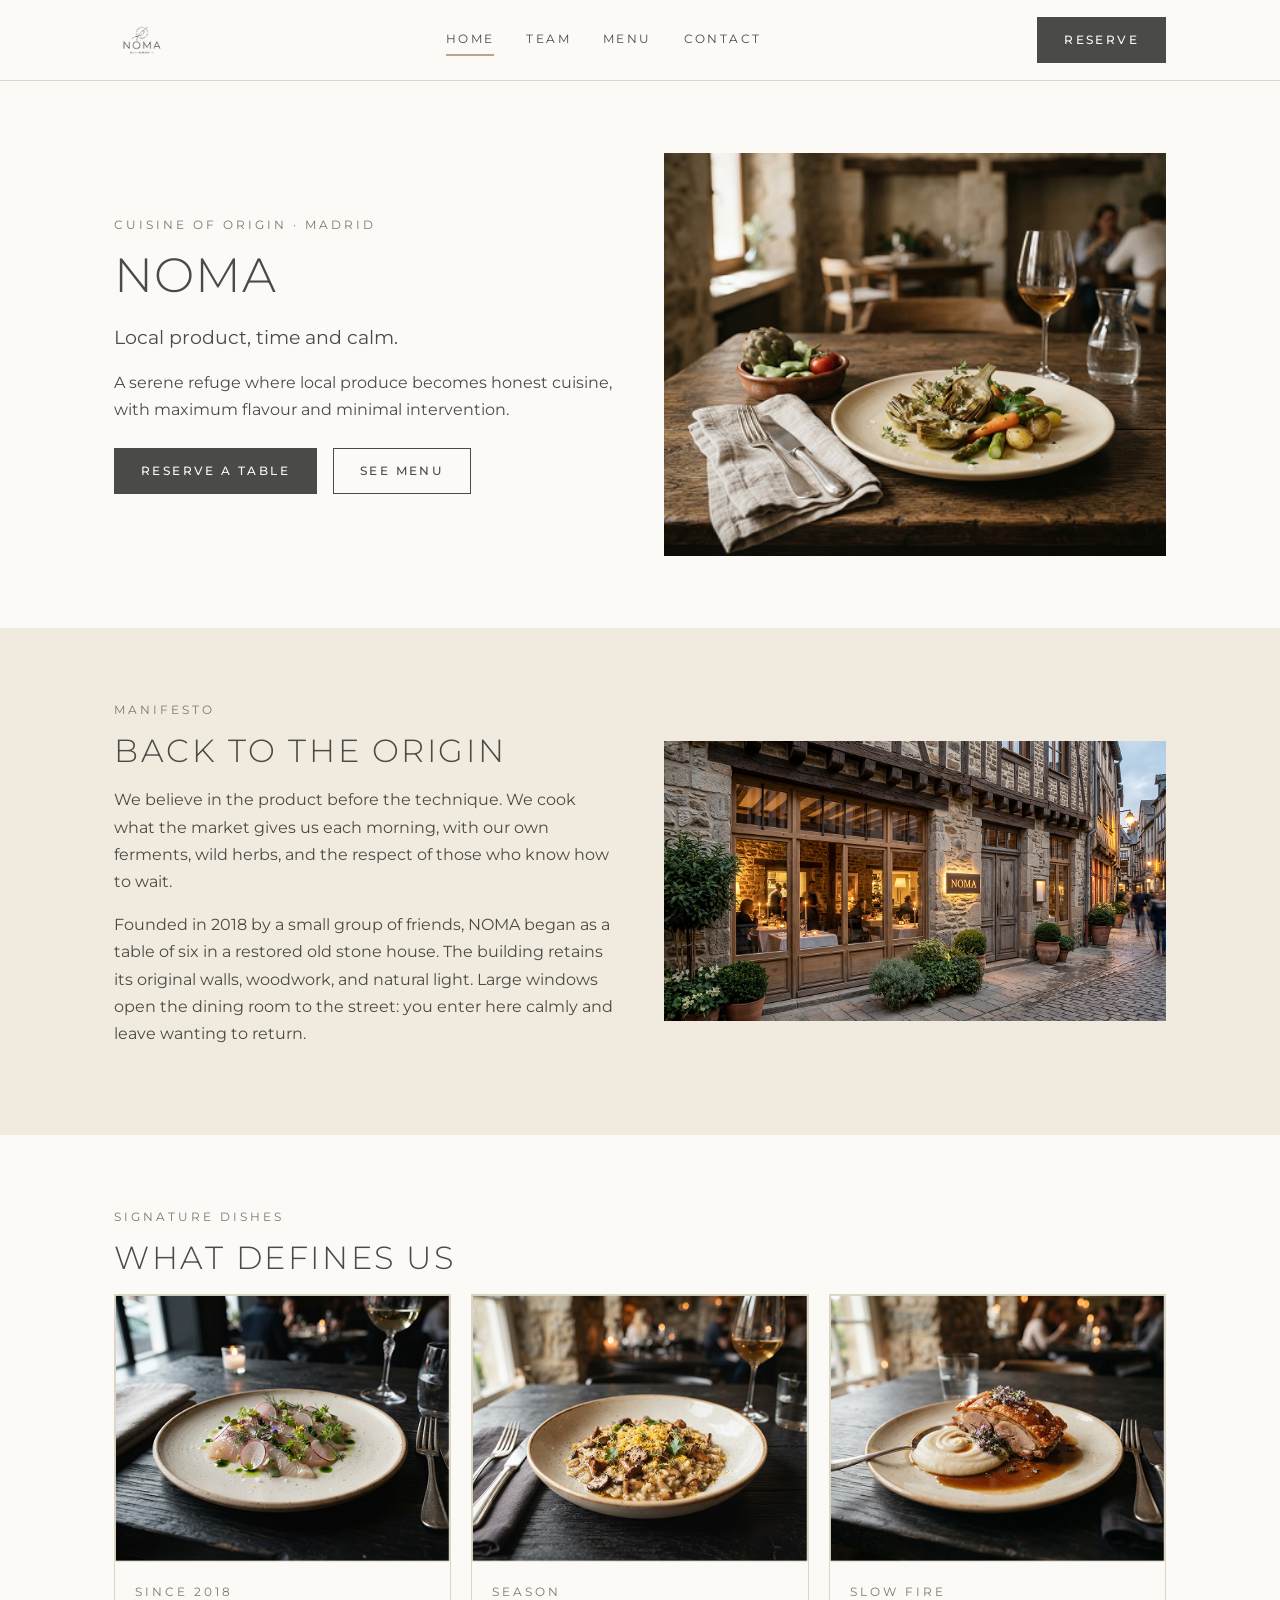
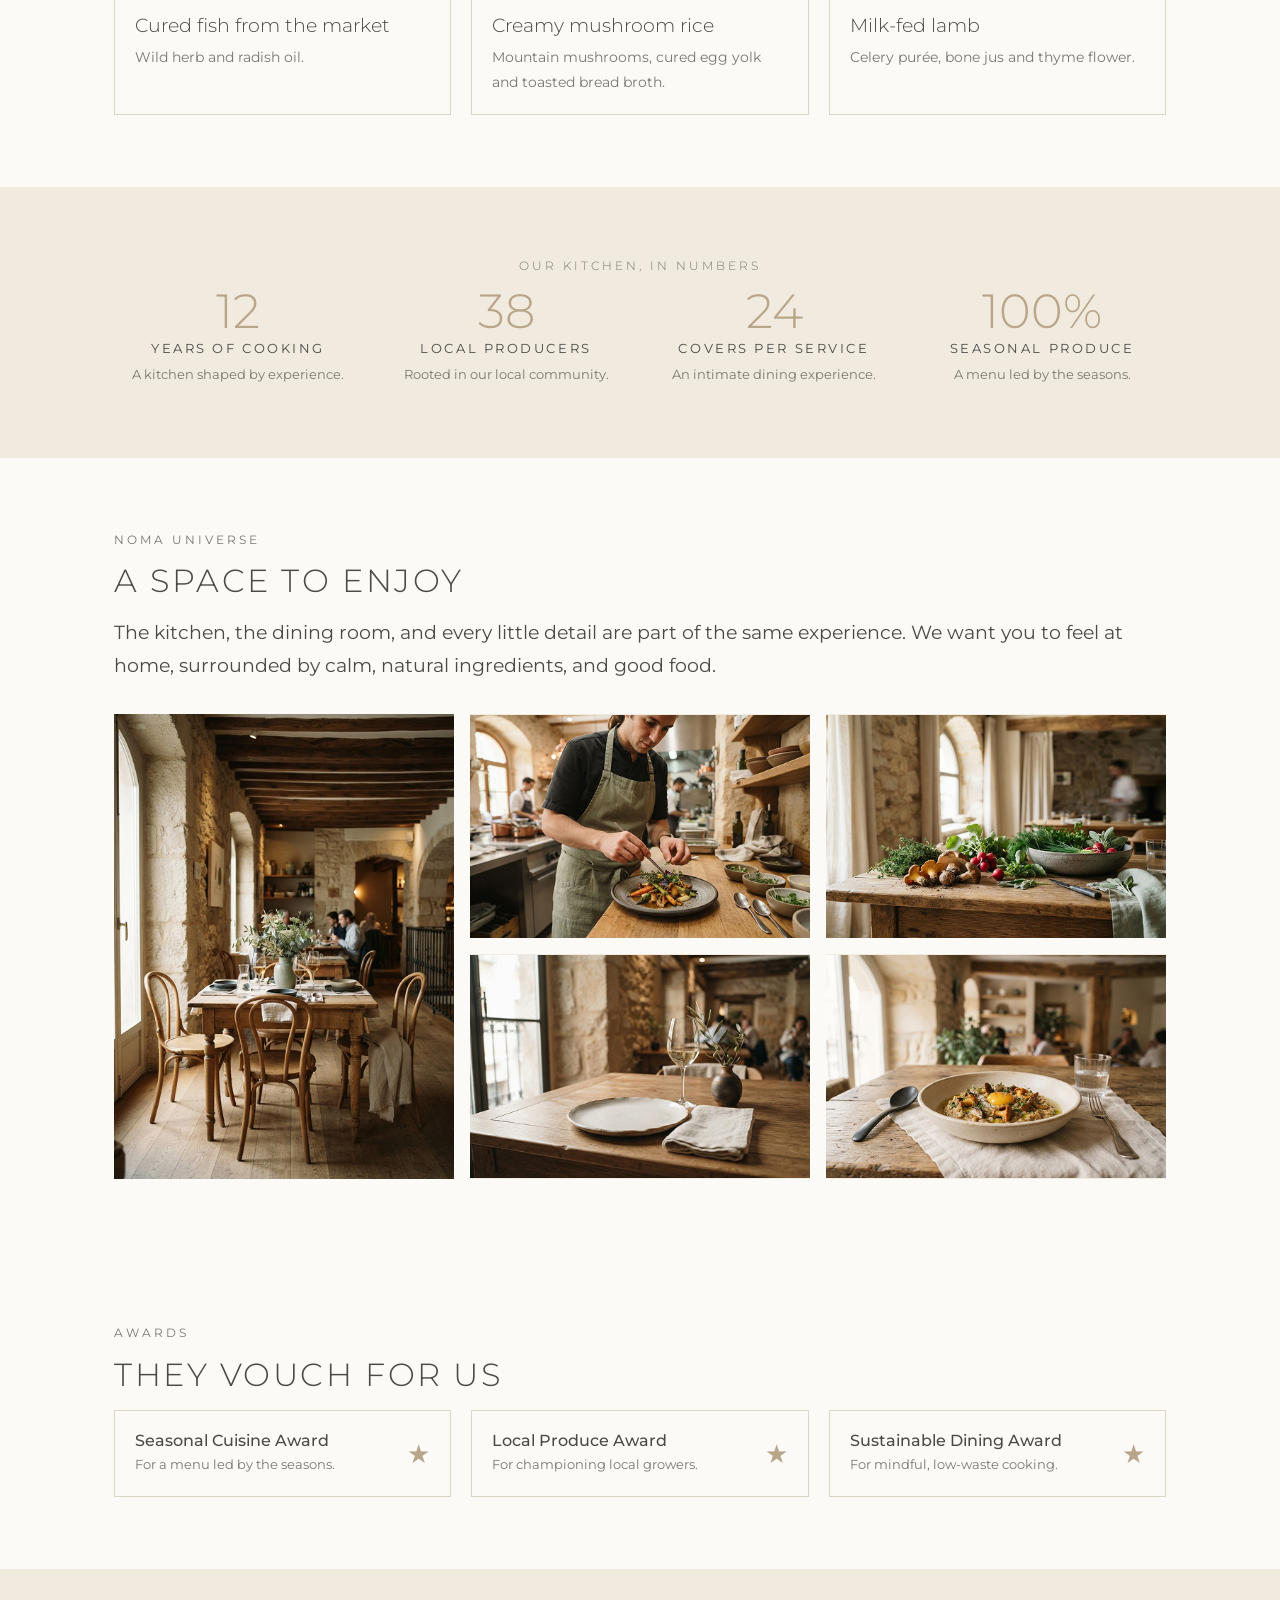
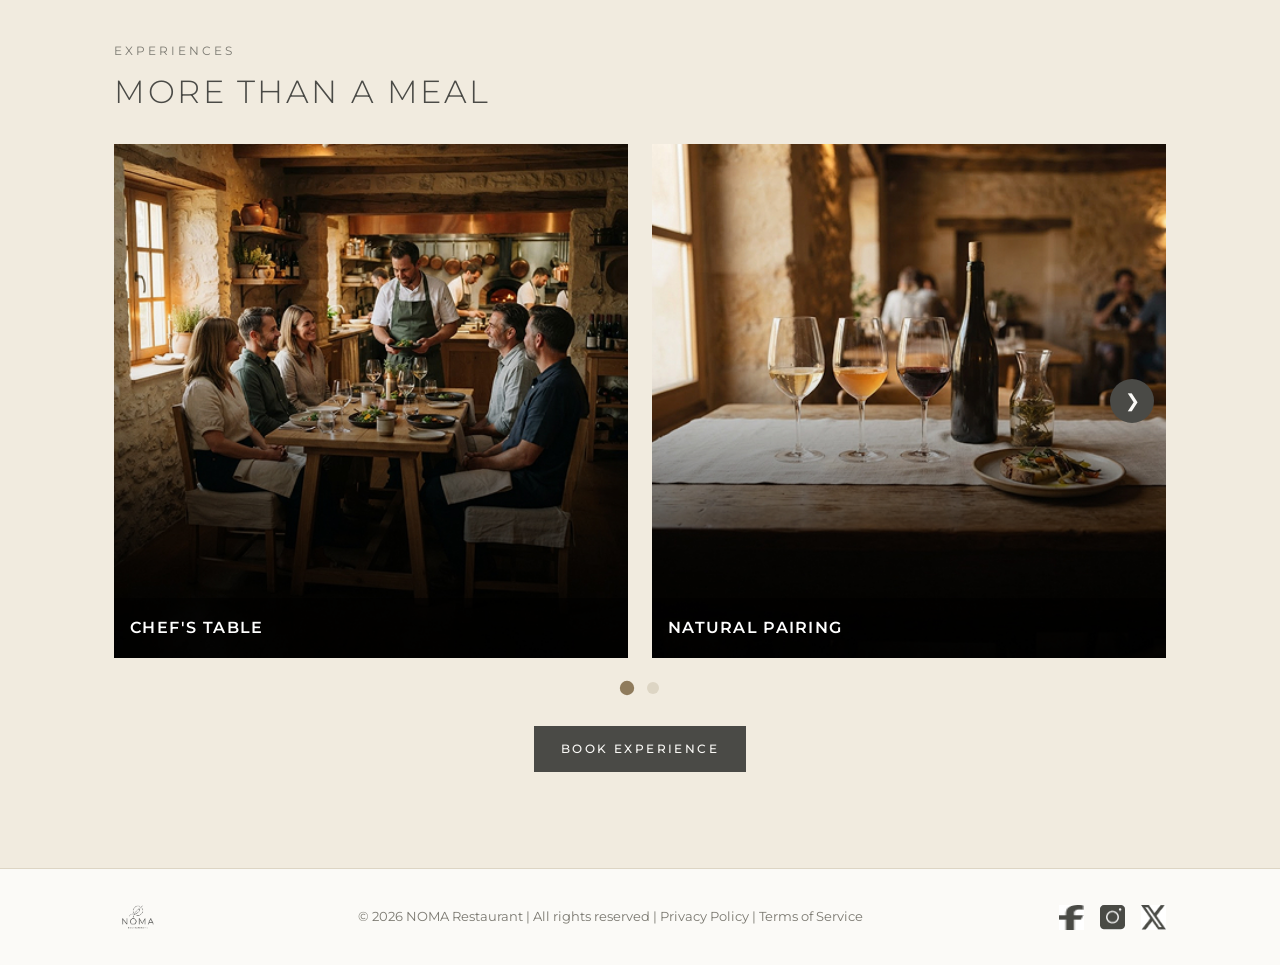
==== commit 2e34f6e6: "style.css revisado completo a falta de alguna imperfección que se pueda encontrar o modificar" ====
--- a/index.html
+++ b/index.html
@@ -17,8 +17,7 @@
       <a class="logo" href="index.html"><img src="img/logo-sin-fondo.jpg" alt="NOMA Restaurante, home"></a>
       <nav class="primary-nav" id="primary-navigation" aria-label="Primary">
         <ul class="primary-nav__list">
-          <li><a href="index.html" class="nav-link" data-replace="Home" aria-current="page"><span>Home</span></a><span
-              class="nav-line"></span></li>
+          <li><a href="index.html" class="nav-link" data-replace="Home" aria-current="page"><span>Home</span></a></li>
           <li><a href="team.html" class="nav-link" data-replace="Team"><span>Team</span></a></li>
           <li><a href="menu.html" class="nav-link" data-replace="Menu"><span>Menu</span></a></li>
           <li><a href="contact.html" class="nav-link" data-replace="Contact"><span>Contact</span></a></li>
--- a/styles/style.css
+++ b/styles/style.css
@@ -214,7 +214,6 @@
 .logo img {
   height: var(--logo-h);
   width: auto;
-  mix-blend-mode: multiply;
 }
 
 /* logo y botón encima del panel*/
@@ -224,15 +223,10 @@
   z-index: 9;
 }
 
-/*
-  NAVEGACIÓN PRINCIPAL
-  Los dobles dos puntos (::before y ::after) crean pseudoelementos:
-  contenido visual generado por CSS, sin añadir etiquetas al HTML.
-  data-replace es un atributo HTML cuyo texto se lee desde CSS con attr().
-*/
+/*NAVEGACIÓN PRINCIPAL*/
 .primary-nav__list {
   display: flex;
-  gap: clamp(1rem, 3vw, 2rem); /* separación entre enlaces de la nav: de 16 px a 32 px */
+  gap: clamp(1rem, 3vw, 2rem);
 }
 
 .primary-nav__list li {
@@ -271,7 +265,7 @@
   transition: transform 0.3s ease-in-out;
 }
 
-/* el mismo texto, en color acento, esperando fuera a la derecha (data-replace) */
+/* texto color acento esperando fuera a la derecha*/
 .nav-link::after {
   content: attr(data-replace);
   position: absolute;
@@ -300,58 +294,31 @@
   transform: translateX(-200%);
 }
 
-/* la página activa ya lleva su propia línea (.nav-line) */
+/*página activa muestra la línea permanente*/
 .nav-link[aria-current]::before {
-  display: none;
+  transform: scaleX(1);        /* desplegado por completo sin esperar hover */
+  transform-origin: left center;
+}
+
+/* evitar que el texto animado aparezca al hacer hover en página activa */
+.nav-link[aria-current]:hover::after {
+  transform: translateX(200%); /* mantener fuera de vista */
+}
+
+.nav-link[aria-current]:hover span {
+  transform: none;
 }
 
 .primary-nav__meta {
   display: none;
 }
 
-/*
-  La línea de la página activa usa View Transitions API: el navegador puede
-  animar el mismo elemento entre documentos si conserva el mismo nombre.
-  view-transition-name identifica esa pieza visual entre páginas.
-  Línea de la página activa: al cambiar de página se desliza a la nueva opción
-   (View Transitions API: mismo nombre en ambas páginas = transición entre posiciones) */
-.nav-line {
-  position: absolute;
-  left: 0;
-  right: 0;
-  bottom: 0;
-  height: 2px;
-  background: var(--accent);
-  view-transition-name: nav-line;
-}
-
-@view-transition {
-  navigation: auto;
-}
-
-::view-transition-group(nav-line) {
-  animation-duration: 0.45s;
-  animation-timing-function: cubic-bezier(0.4, 0, 0.2, 1);
-}
-
-::view-transition-old(root),
-::view-transition-new(root) {
-  animation-duration: 0.2s;
-}
-
-/* ---------- MENÚ HAMBURGUESA (solo visible en móvil) ---------- */
-/* El botón y la capa oscura solo aparecen en tamaños de móvil */
+/* ---------- MENU HAMBURGUESA ---------- */
 .burger,
 .menu-backdrop {
   display: none;
 }
 
-/*
-  REJILLAS
-  display:grid organiza elementos en filas y columnas.
-  1fr significa una fracción del espacio disponible; dos columnas 1fr 1fr
-  reparten el ancho restante en dos partes iguales.
-*/
 .cols {
   display: grid;
   grid-template-columns: 1fr 1fr;
@@ -366,7 +333,6 @@
 .cols img {
   width: 100%;
   height: auto;
-  /* la foto se ve entera, con su proporción original */
 }
 
 .cards {
@@ -386,7 +352,7 @@
 }
 
 .card-body {
-  padding: clamp(1rem, 2vw, 1.25rem); /* relleno interior de la tarjeta: de 16 px a 20 px */
+  padding: clamp(1rem, 2vw, 1.25rem);
 }
 
 .card h3 {
@@ -416,19 +382,13 @@
   color: var(--soft);
 }
 
-/*
-  GALERÍA
-  counter-reset y counter-increment crean una numeración automática con CSS.
-  object-fit:contain muestra la imagen entera, aunque puedan quedar huecos;
-  cover llenaría el recuadro, pero podría recortar parte de la fotografía.
-  Galería: las fotos se ven COMPLETAS (object-fit: contain, sin filas de altura fija).
-   Las filas se adaptan a la proporción de cada foto. */
+/*-------- GALERÍA --------*/
 .gallery {
   display: grid;
   grid-template-columns: repeat(3, 1fr);
-  gap: clamp(0.5rem, 1.6vw, 1rem);       /* separación entre fotos de la galería: de 8 px a 16 px */
-  margin-top: clamp(1.25rem, 4vw, 2rem); /* espacio sobre la galería: de 20 px a 32 px */
-  counter-reset: photo;
+  gap: clamp(0.5rem, 1.6vw, 1rem);
+  margin-top: clamp(1.25rem, 4vw, 2rem);
+  
 }
 
 .gallery figure {
@@ -439,7 +399,6 @@
   margin: 0;
   overflow: hidden;
   background: var(--surface);
-  counter-increment: photo;
 }
 
 .gallery img {
@@ -448,25 +407,7 @@
   object-fit: contain;
 }
 
-/* número de la foto, en un círculo translúcido */
-.gallery figure::before {
-  content: "0" counter(photo);
-  position: absolute;
-  top: 0.75rem;
-  left: 0.75rem;
-  z-index: 2;
-  display: grid;
-  place-items: center;
-  width: 2.25rem;
-  height: 2.25rem;
-  border-radius: 50%;
-  background: rgba(251, 250, 247, 0.75);
-  backdrop-filter: blur(6px);
-  font-size: 0.7rem;
-  letter-spacing: 0.1em;
-}
-
-/* pie de foto: sube desde abajo al pasar el ratón o enfocar */
+/* pie de foto*/
 .gallery figcaption {
   position: absolute;
   right: 0;
@@ -478,6 +419,8 @@
   font-size: 0.75rem;
   letter-spacing: 0.2em;
   text-transform: uppercase;
+
+  /*Transición para que aparezca al pasar el ratón el pie de foto*/
   transform: translateY(101%);
   transition: transform 0.4s ease-in-out;
 }
@@ -490,11 +433,7 @@
   grid-row: span 2;
 }
 
-/*
-  PIE DE PÁGINA
-  Las reglas anidadas dentro de .footer usan CSS nesting: son una forma
-  abreviada de escribir selectores como .footer .container o .footer p.
-*/
+/*--------- PIE DE PÁGINA ---------*/
 .footer {
   padding: 24px 0;
   border-top: 1px solid var(--line);
@@ -532,12 +471,7 @@
   }
 }
 
-/*
-  DISEÑO RESPONSIVE
-  Las media queries aplican cambios solo cuando la ventana cumple una condición.
-  Se parte de escritorio y se reorganizan columnas y navegación en pantallas
-  más estrechas. No son páginas distintas: es el mismo HTML adaptado.
-*/
+/*------- DISEÑO RESPONSIVE --------*/
 
 /* ---------- TABLET (hasta 1024px) ---------- */
 @media (max-width: 1024px) {
@@ -545,21 +479,13 @@
     grid-template-columns: repeat(2, 1fr);
   }
 
-  /* si queda una tarjeta sola en la última fila, ocupa todo el ancho */
+  /* tarjeta sola ocupa todo el ancho */
   .cards> :last-child:nth-child(odd) {
     grid-column: 1 / -1;
   }
 }
 
-/* ---------- MENÚ HAMBURGUESA (hasta 768px) ---------- */
-/*
-  El menú móvil funciona sin JavaScript gracias a :target.
-  :target selecciona el elemento cuyo id coincide con el fragmento de la URL
-  (por ejemplo, #primary-navigation). Al pulsar el enlace hamburguesa cambia
-  ese fragmento y el menú pasa a estar visible.
-  Funciona sin JavaScript con :target, igual que el ejercicio de diseño web:
-   - #primary-navigation:target = menú abierto
-   - #cerrar (no existe) cambia el :target y lo cierra */
+/* ---------- MENU HAMBURGUESA (hasta 768px) ---------- */
 @media (max-width: 768px) {
   .header .container {
     flex-wrap: nowrap;
@@ -569,7 +495,7 @@
     margin-left: auto;
   }
 
-  /* El nav pasa a ser un panel bajo la cabecera, cerrado por defecto */
+  /* El nav pasa a un panel bajo cabecera cerrado por defecto */
   .primary-nav {
     position: fixed;
     /* no se mueve al hacer scroll */
@@ -650,7 +576,7 @@
       linear-gradient(var(--text), var(--text)) center 68% / 26px 2px no-repeat;
   }
 
-  /* cada pseudoelemento es una línea; se cruzan para formar la X */
+  /* cruzaremos las líneas para formar la X */
   .burger-close::before,
   .burger-close::after {
     content: "";
@@ -683,7 +609,7 @@
     background: rgba(74, 74, 70, 0.55);
   }
 
-  /* qué aparece y qué desaparece al abrir (hermanos posteriores del nav) */
+  /* aparecer y desaparecer al abrir*/
   .primary-nav:target~.burger-open {
     display: none;
   }
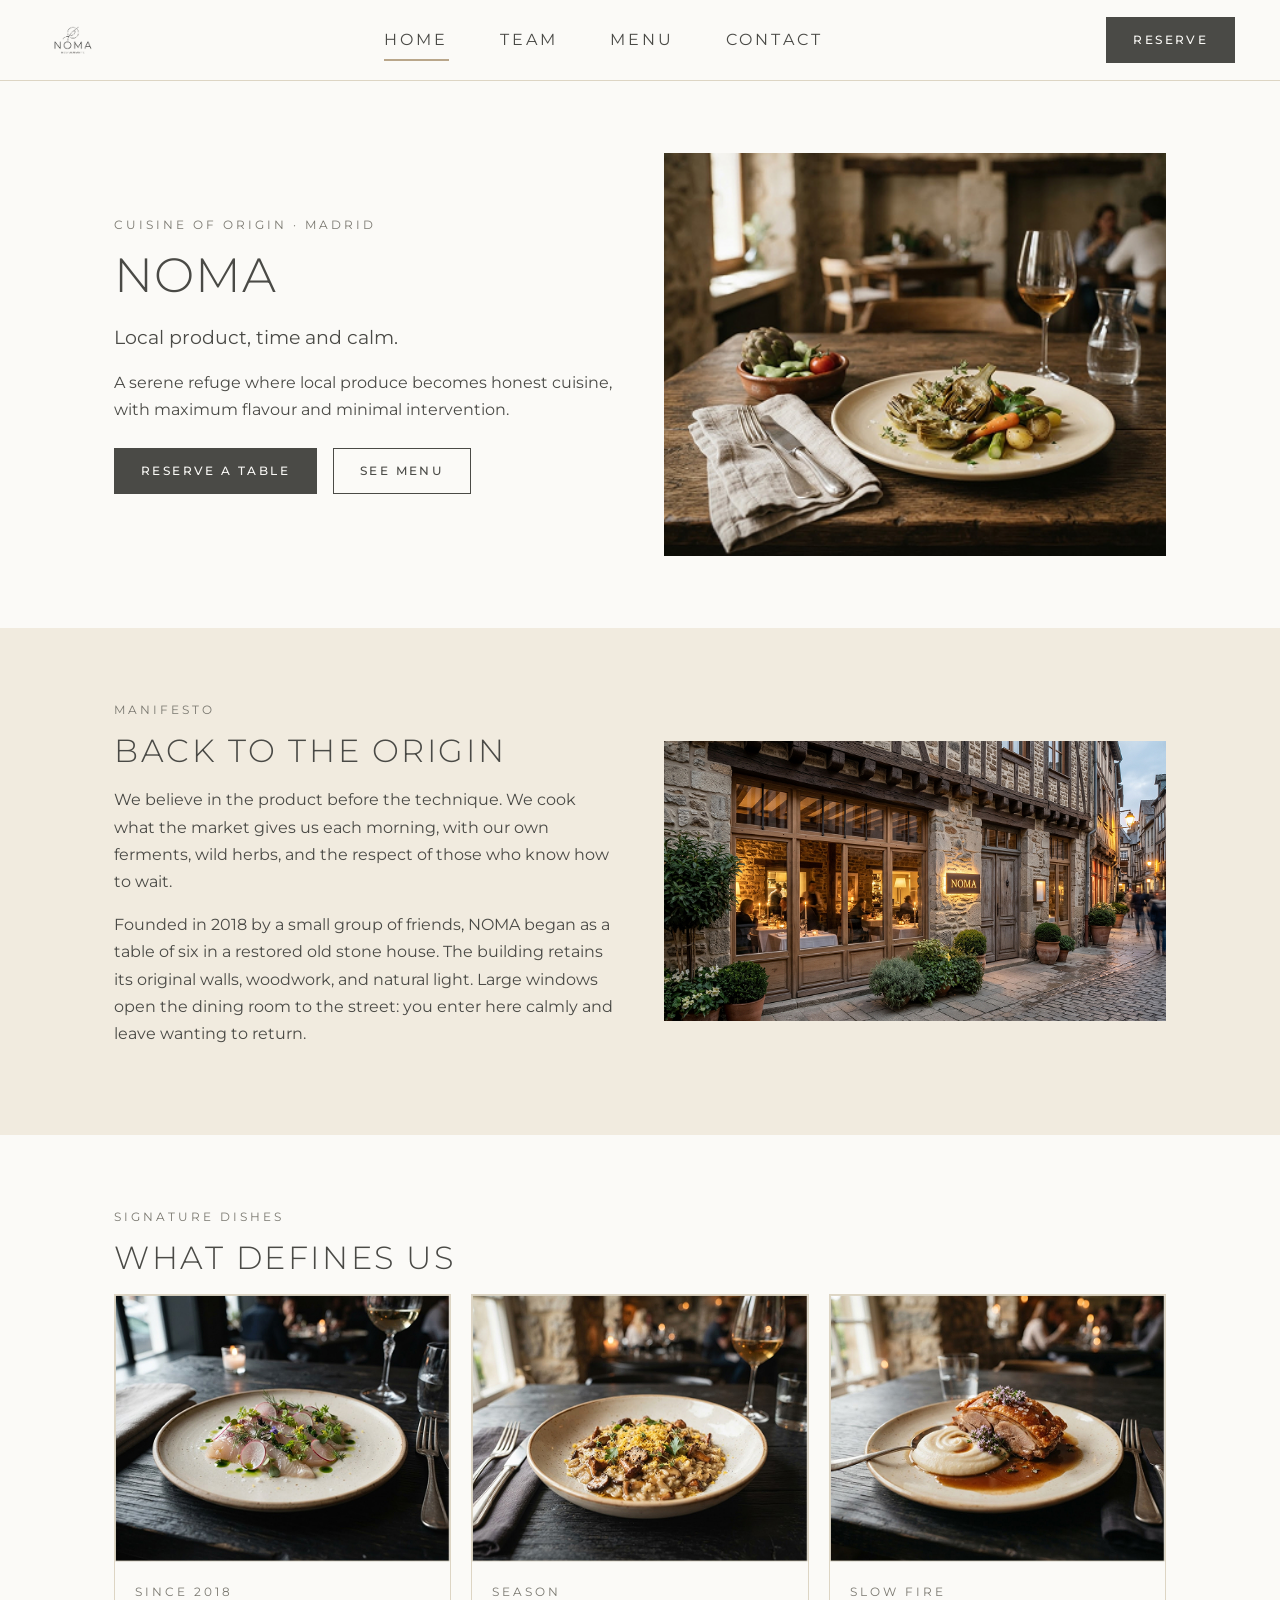
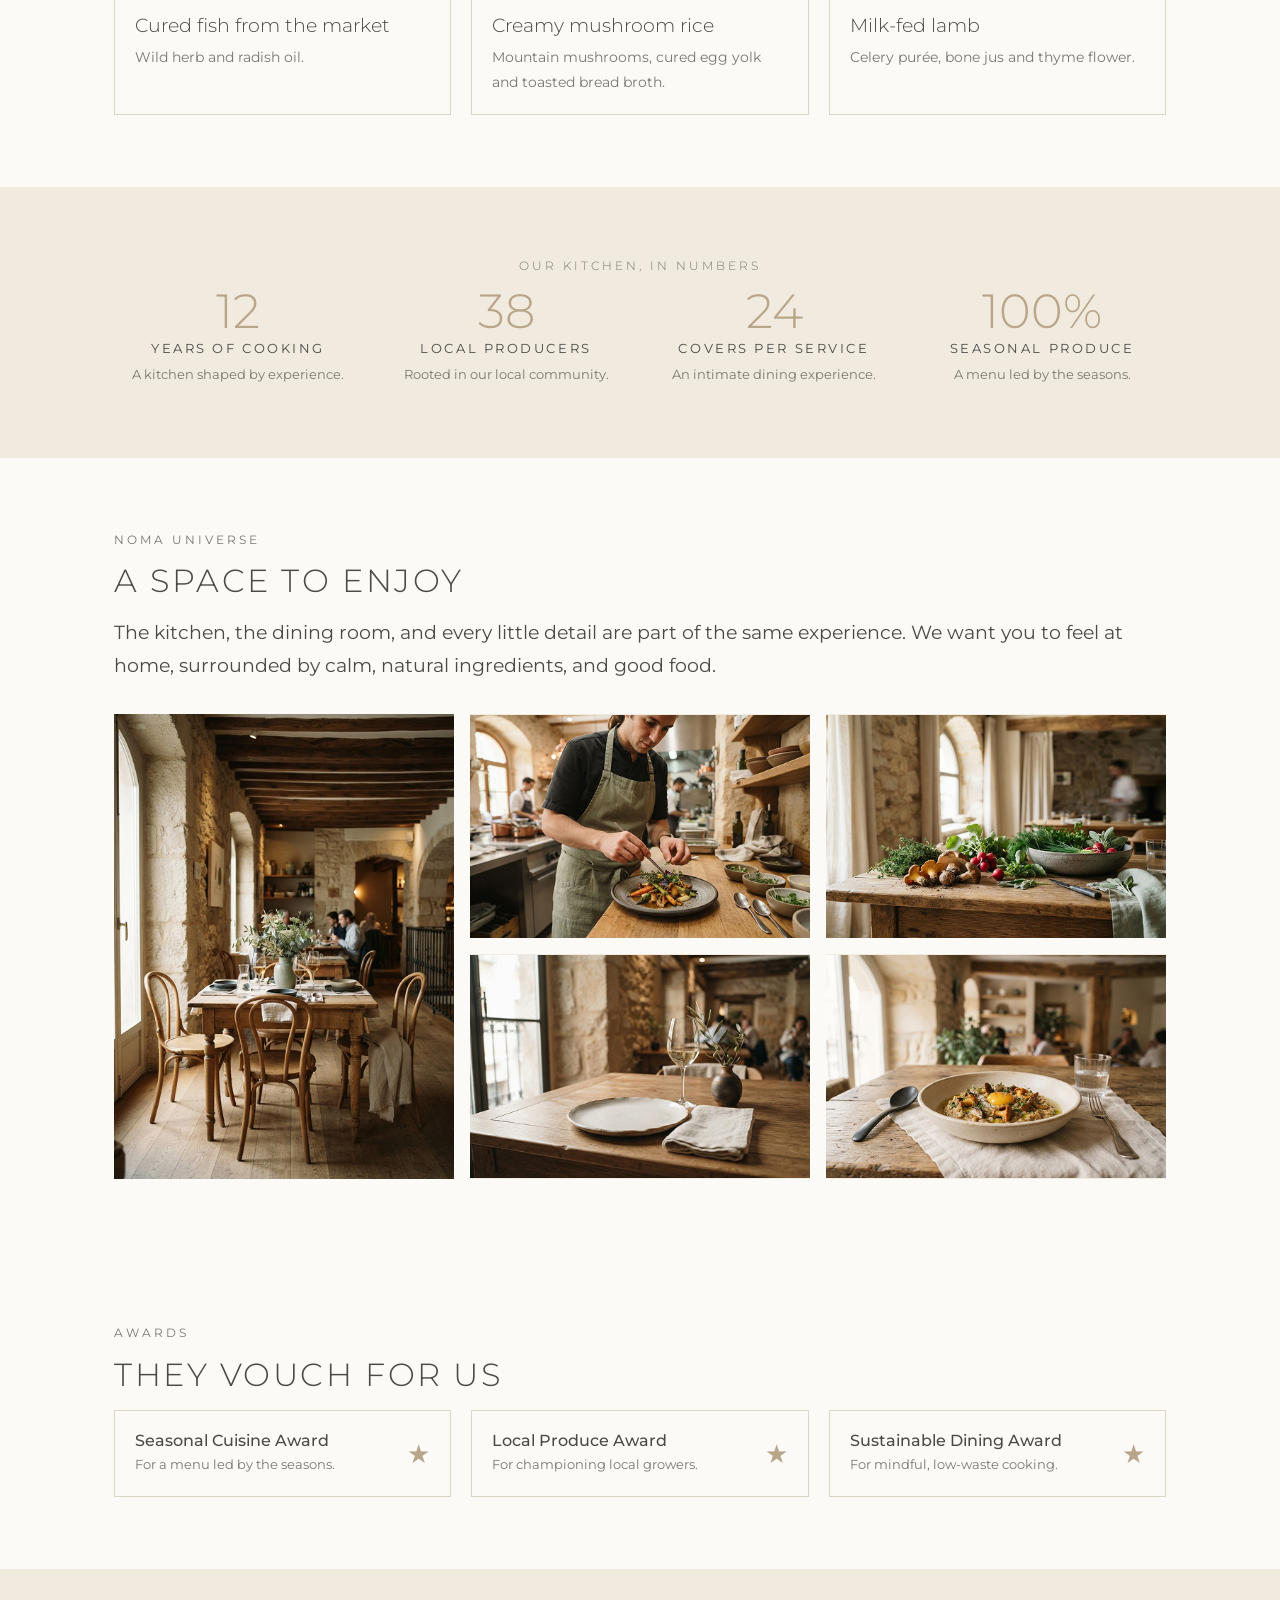
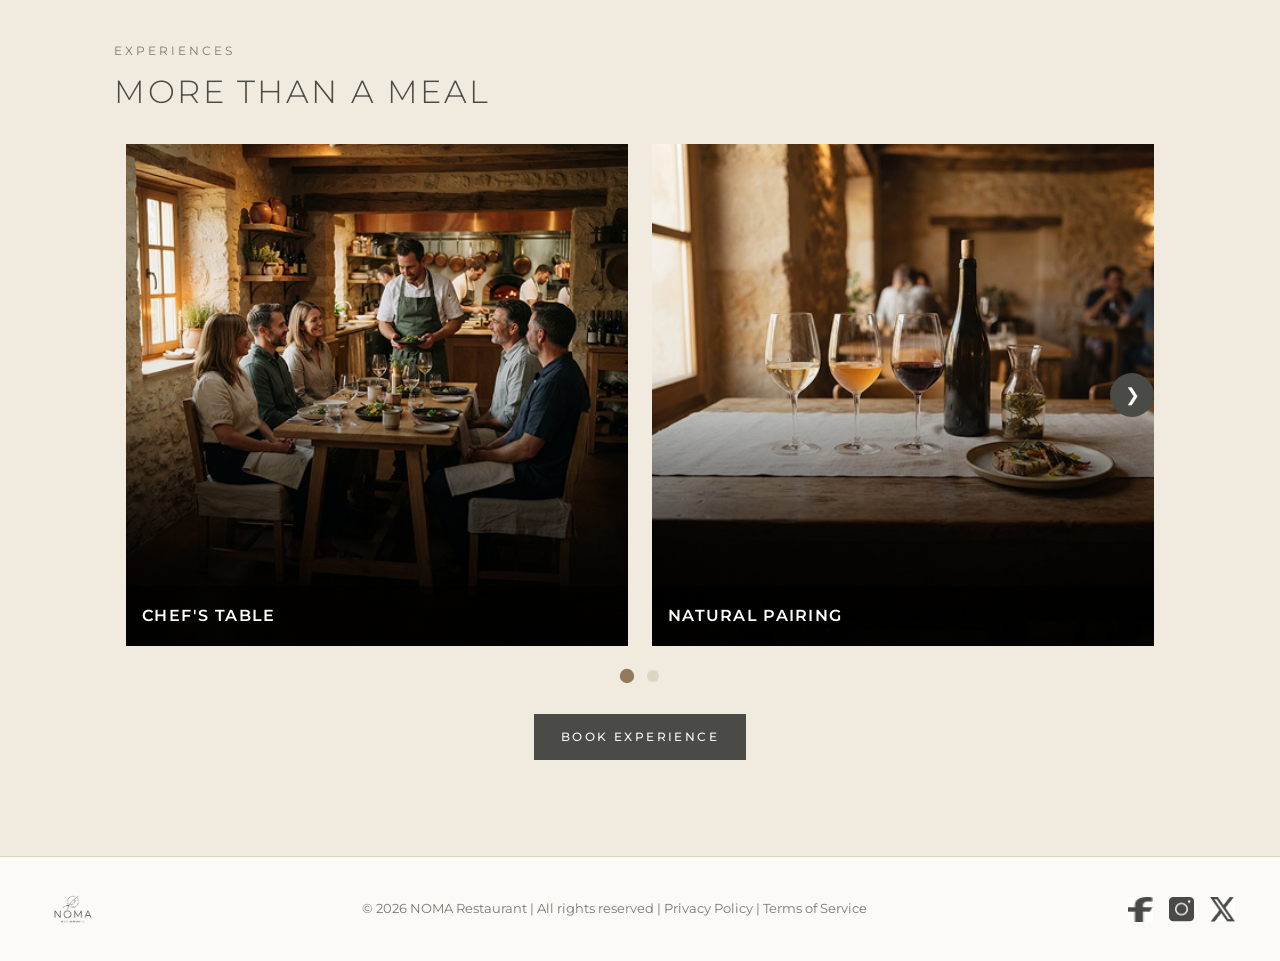
==== commit 866b1e1c: "página revisada prácticamente entera a falta de ultima revisión para algún detalle suelto o crrecció" ====
--- a/index.html
+++ b/index.html
@@ -181,7 +181,7 @@
           <input type="radio" name="slide" id="s3" aria-label="Show experience 3">
 
           <div class="carousel__stage">
-            <!-- 2) VENTANA que recorta la cinta -->
+            <!-- ventana q recorta la cinta del carrusel -->
             <div class="carousel__viewport">
               <ul class="carousel__track">
                 <li class="carousel__slide">
@@ -211,7 +211,7 @@
               </ul>
             </div>
 
-            <!-- 3) FLECHAS: cada una es un <label for> que marca el radio destino -->
+            <!-- fechas del carrusel, cada una marca el radio destino -->
             <label class="arrow prev p2" for="s1" aria-hidden="true">&#10094;</label>
             <label class="arrow prev p3" for="s2" aria-hidden="true">&#10094;</label>
             <label class="arrow next n1" for="s2" aria-hidden="true">&#10095;</label>
--- a/styles/style.css
+++ b/styles/style.css
@@ -86,7 +86,7 @@
 
 /*
   en .container centrar el contenido y limitar su anchura máxima.
-  en .section aplica el mismo espacio vertical a las secciones de todas las páginas.
+  en .section aplicar el mismo espacio vertical a las secciones de todas las páginas.
 */
 .container {
   max-width: 1100px;
@@ -203,12 +203,21 @@
 }
 
 .header .container {
+  max-width: none; /* ocupa todo el ancho del header */
   display: flex;
   align-items: center;
   justify-content: space-between;
   gap: var(--gap-s);
   padding-top: 12px;
   padding-bottom: 12px;
+  padding-inline: clamp(1.25rem, 3.5vw, 3rem); /* separación pareja desde los extremos */
+}
+
+/* el nav ocupa todo el espacio disponible entre logo y botón */
+.header .primary-nav {
+  flex: 1;
+  display: flex;
+  justify-content: center;
 }
 
 .logo img {
@@ -226,7 +235,7 @@
 /*NAVEGACIÓN PRINCIPAL*/
 .primary-nav__list {
   display: flex;
-  gap: clamp(1rem, 3vw, 2rem);
+  gap: clamp(1.5rem, 4vw, 3.5rem); /* mayor separación para ensanchar el nav */
 }
 
 .primary-nav__list li {
@@ -238,8 +247,8 @@
   display: block;
   overflow: hidden;
   /* necesario para la animación de cambio de texto */
-  padding-block: 0.3rem 0.4rem;
-  font-size: clamp(0.7rem, 0.65rem + 0.2vw, 0.75rem);
+  padding-block: 0.4rem 0.5rem;
+  font-size: clamp(0.85rem, 0.78rem + 0.3vw, 1rem); /* tamaño de texto más visible y grande */
   letter-spacing: 0.2em;
   text-transform: uppercase;
   text-decoration: none;
@@ -275,7 +284,7 @@
   height: 100%;
   display: flex;
   align-items: center;
-  padding-block: 0.3rem 0.4rem;
+  padding-block: 0.4rem 0.5rem;
   color: var(--accent-dark);
   transform: translateX(200%);
   transition: transform 0.4s ease-in-out;
@@ -435,19 +444,23 @@
 
 /*--------- PIE DE PÁGINA ---------*/
 .footer {
-  padding: 24px 0;
   border-top: 1px solid var(--line);
+  background: var(--bg);
 
   .container {
+    max-width: none; /* ocupa todo el ancho del footer */
     display: flex;
     flex-wrap: wrap;
     align-items: center;
     justify-content: space-between;
-    gap: 16px;
+    gap: var(--gap-s);
+    padding-top: 24px;
+    padding-bottom: 24px;
+    padding-inline: clamp(1.25rem, 3.5vw, 3rem); /* misma separación exacta que el header */
   }
 
   .logo img {
-    height: 48px;
+    height: var(--logo-h); /* misma altura que el logo del header */
   }
 
   p {
@@ -473,7 +486,7 @@
 
 /*------- DISEÑO RESPONSIVE --------*/
 
-/* ---------- TABLET (hasta 1024px) ---------- */
+/* ---------- TABLET ---------- */
 @media (max-width: 1024px) {
   .cards {
     grid-template-columns: repeat(2, 1fr);
@@ -485,7 +498,7 @@
   }
 }
 
-/* ---------- MENU HAMBURGUESA (hasta 768px) ---------- */
+/* ---------- MENU HAMBURGUESA ---------- */
 @media (max-width: 768px) {
   .header .container {
     flex-wrap: nowrap;
@@ -567,7 +580,7 @@
     height: 44px;
   }
 
-  /* las tres líneas */
+  /* líneas del menu burguer*/
   .burger-open {
     display: block;
     background:
@@ -624,7 +637,7 @@
 }
 
 
-/* ---------- MÓVIL (hasta 640px) ---------- */
+/* ---------- MÓVIL ---------- */
 @media (max-width: 640px) {
 
   .cols,
--- a/styles/home.css
+++ b/styles/home.css
@@ -28,7 +28,7 @@
   justify-content: space-between;
   align-items: center;
   gap: var(--gap-s);
-  padding: clamp(1rem, 2vw, 1.25rem); /* relleno de la tarjeta de premio: de 16 px a 20 px */
+  padding: clamp(1rem, 2vw, 1.25rem);
   border: 1px solid var(--line);
 }
 .award h3 {
@@ -54,39 +54,90 @@
   }
 }
 
-/* ---------- EXPERIENCIAS: carrusel solo con CSS (radios + labels, como el slider) ---------- */
+/* ---------- CARRUSEL ---------- */
 .carousel {
-  --cards: 2; /* cards visibles a la vez */
-  --carousel-gap: 24px;
-  --step: calc((100% + var(--carousel-gap)) / var(--cards)); /* lo que se desplaza cada paso */
   display: flex;
   flex-direction: column;
   align-items: center;
   gap: 1.5rem;
   margin-top: clamp(1.25rem, 4vw, 2rem); /* espacio sobre el carrusel: de 20 px a 32 px */
-}
-/* los radios se ocultan visualmente pero siguen siendo accesibles con teclado */
-.carousel > input {
-  position: absolute;
-  width: 1px;
-  height: 1px;
-  opacity: 0;
-  pointer-events: none;
-}
+
+  /* ocultar botones reales */
+  input {
+    display: none;
+  }
+
+  /* flechas (todas ocultas de partida; se muestran según el estado) */
+  .arrow {
+    position: absolute;
+    top: 50%;
+    z-index: 3;
+    display: none;
+    width: 44px;
+    height: 44px;
+    border-radius: 50%;
+    background: var(--text);
+    color: var(--bg);
+    font-size: 1.1rem;
+    line-height: 44px;
+    text-align: center;
+    cursor: pointer;
+    user-select: none; /* evita seleccionar el texto de la flecha */
+    transform: translateY(-50%);
+    transition: transform 0.3s ease, background 0.3s ease, color 0.3s ease;
+  }
+
+  /* crecer flecha al pasar el ratón */
+  .arrow:hover {
+    background: var(--accent);
+    color: var(--text);
+    transform: translateY(-50%) scale(1.1);
+  }
+
+  .prev { left: 0.75rem; }
+  .next { right: 0.75rem; }
+
+  /* puntos del carrusel */
+  .carousel__dots {
+    display: flex;
+    gap: 14px;
+
+    label {
+      width: 12px;
+      height: 12px;
+      border-radius: 50%;
+      background: var(--line);
+      cursor: pointer;
+      transition: background 0.3s ease, transform 0.3s ease;
+    }
+
+    label[for="s3"] {
+      display: none; /* en escritorio 2 posiciones en movil 3*/
+    }
+  }
+}
+
 .carousel__stage {
-  position: relative;
+  position: relative; /* referencia de las flechas */
   width: 100%;
 }
+
+/* ventana que recorta la cinta */
 .carousel__viewport {
+  width: 100%;
   overflow: hidden;
 }
+
+/* cinta con las 3 experiencias: en escritorio caben 2 (3 / 2 = 150%) */
 .carousel__track {
   display: flex;
-  gap: var(--carousel-gap);
+  width: 150%;
   transition: transform 0.5s ease;
 }
+
 .carousel__slide {
-  flex: 0 0 calc((100% - (var(--cards) - 1) * var(--carousel-gap)) / var(--cards));
+  width: 33.3333%; /* cada tarjeta es 1/3 de la cinta */
+  padding: 0 12px; /* separación de 24px entre tarjetas */
 }
 
 /* Card de experiencia: foto completa y texto que se despliega al pasar el ratón */
@@ -138,85 +189,43 @@
   }
 }
 
-/* Control del slider: selectores planos, sin anidar */
+/* ------------ Controlar el Slider --------------- */
+/* Cada posición desplaza la cinta un 33.3333% (1 tarjeta de 3) */
 #s1:checked ~ .carousel__stage .carousel__track {
   transform: translateX(0);
 }
 #s2:checked ~ .carousel__stage .carousel__track,
 #s3:checked ~ .carousel__stage .carousel__track {
-  transform: translateX(calc(-1 * var(--step)));
-}
-
-/* Flechas (todas ocultas de partida; se muestran según el estado) */
-.arrow {
-  position: absolute;
-  top: 50%;
-  z-index: 3;
-  display: none;
-  width: 44px;
-  height: 44px;
-  border-radius: 50%;
-  background: var(--text);
-  color: var(--bg);
-  font-size: 1.1rem;
-  line-height: 44px;
-  text-align: center;
-  cursor: pointer;
-  user-select: none;
-  transform: translateY(-50%);
-  transition: transform 0.3s ease, background 0.3s ease, color 0.3s ease;
-}
-.arrow:hover {
-  background: var(--accent);
-  color: var(--text);
-  transform: translateY(-50%) scale(1.1);
-}
-.prev {
-  left: 0.75rem;
-}
-.next {
-  right: 0.75rem;
-}
-#s1:checked ~ .carousel__stage .n1,
-#s2:checked ~ .carousel__stage .p2 {
-  display: block;
-}
-
-/* Puntos */
-.carousel__dots {
-  display: flex;
-  gap: 14px;
-}
-.carousel__dots label {
-  width: 12px;
-  height: 12px;
-  border-radius: 50%;
-  background: var(--line);
-  cursor: pointer;
-  transition: background 0.3s ease, transform 0.3s ease;
-}
-.carousel__dots label[for="s3"] {
-  display: none; /* en escritorio solo hay 2 posiciones */
-}
+  transform: translateX(-33.3333%);
+}
+
+/* Punto activo: cambia a color acento oscuro y crece un poco */
 #s1:checked ~ .carousel__dots label[for="s1"],
 #s2:checked ~ .carousel__dots label[for="s2"],
 #s3:checked ~ .carousel__dots label[for="s3"] {
   background: var(--accent-dark);
   transform: scale(1.2);
 }
-/* Móvil: una card cada vez, tres posiciones */
+
+/* Primera posición: solo flecha derecha; segunda: solo izquierda */
+#s1:checked ~ .carousel__stage .n1,
+#s2:checked ~ .carousel__stage .p2 {
+  display: block;
+}
+
+/* Móvil: una card cada vez (3 / 1 = 300%), tres posiciones */
 @media (max-width: 640px) {
-  .carousel {
-    --cards: 1;
+  .carousel__track {
+    width: 300%;
   }
   #s3:checked ~ .carousel__stage .carousel__track {
-    transform: translateX(calc(-2 * var(--step)));
+    transform: translateX(-66.6666%);
   }
   #s2:checked ~ .carousel__stage .n2,
   #s3:checked ~ .carousel__stage .p3 {
     display: block;
   }
-  .carousel__dots label[for="s3"] {
+  .carousel .carousel__dots label[for="s3"] {
     display: block;
   }
 }
